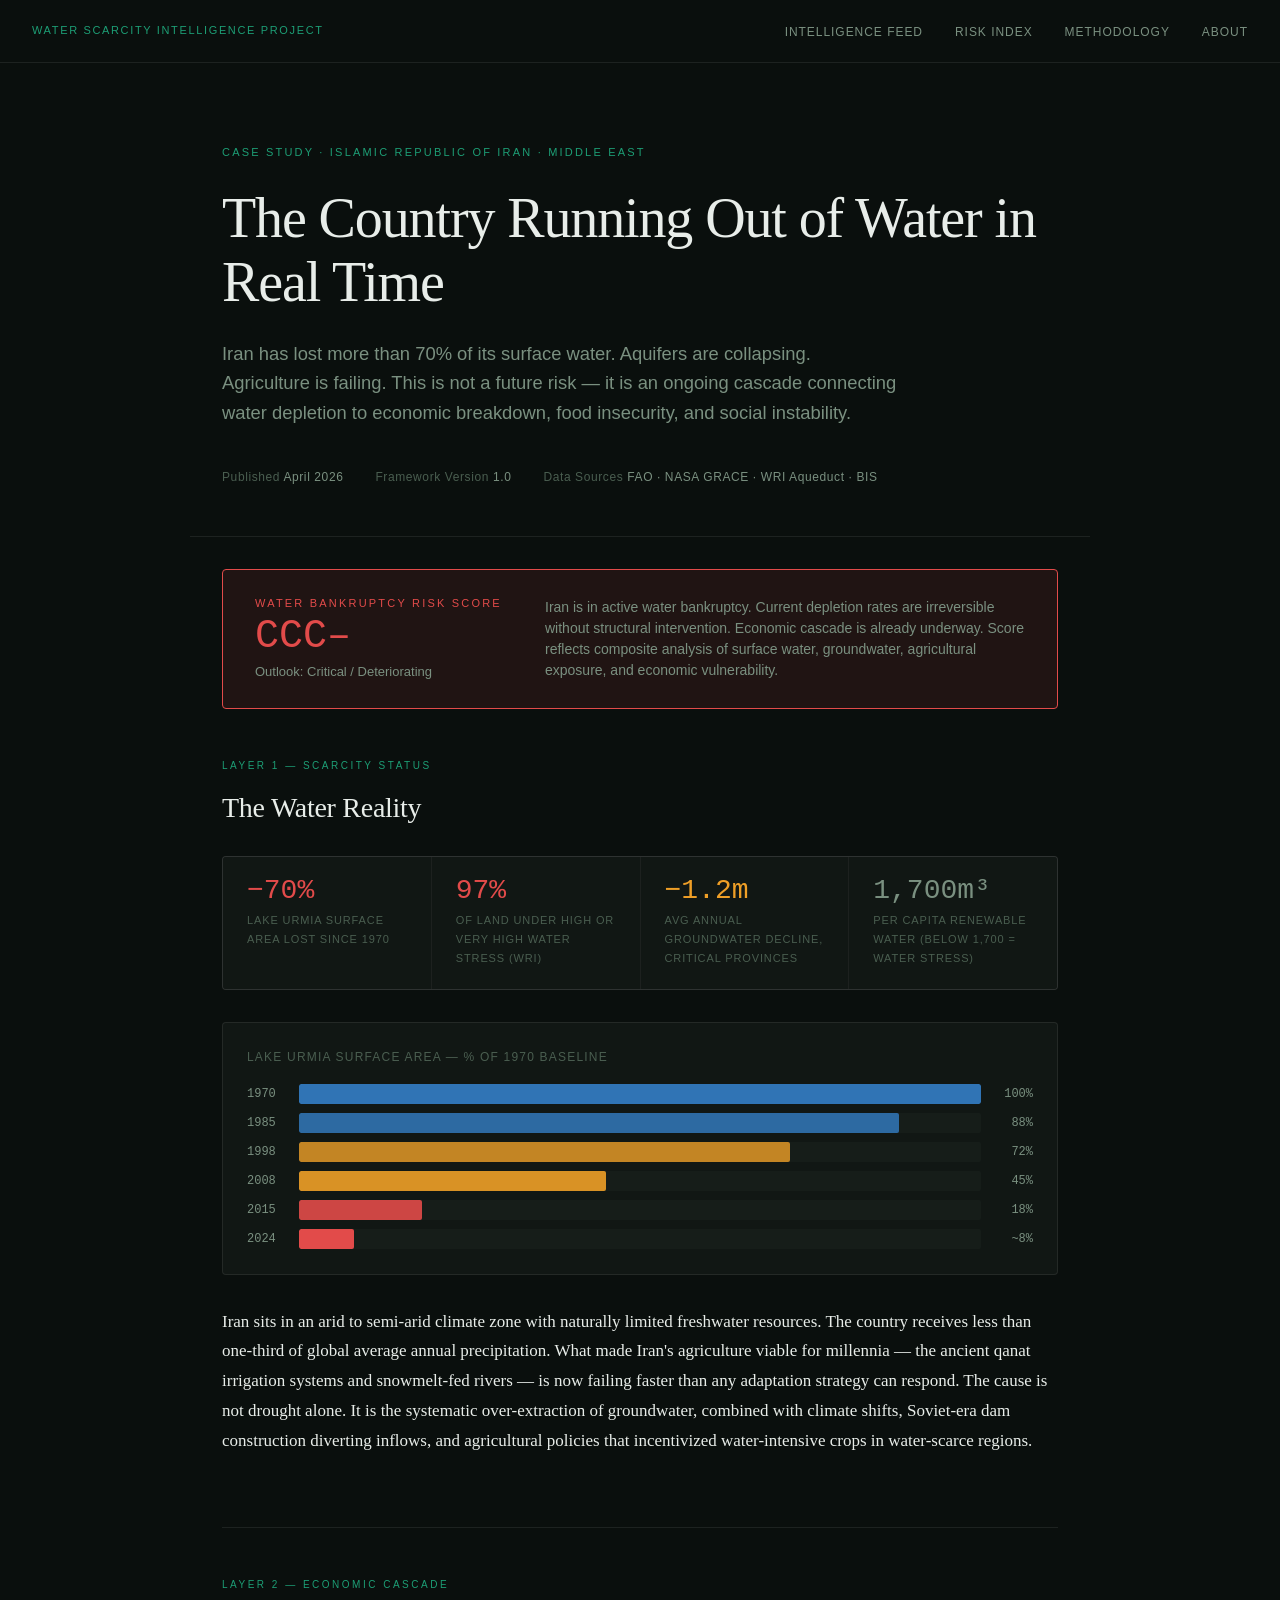
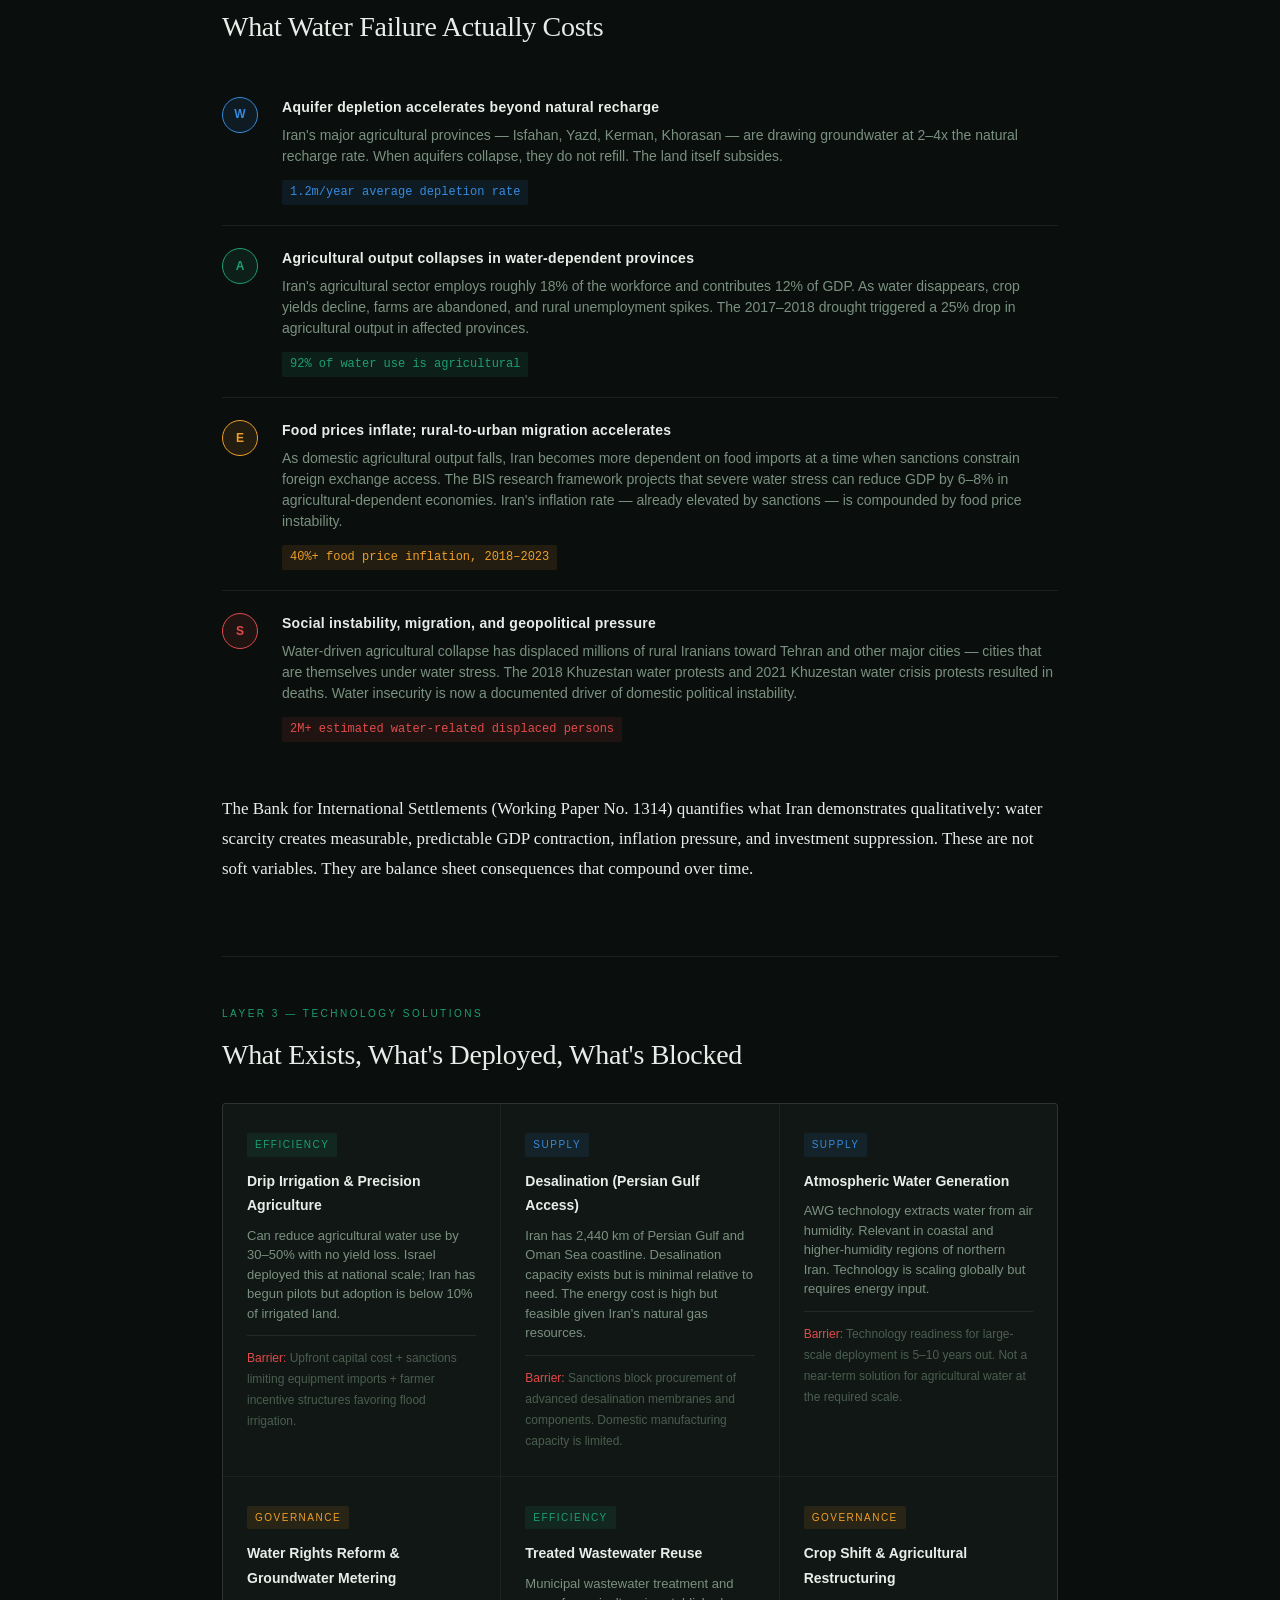
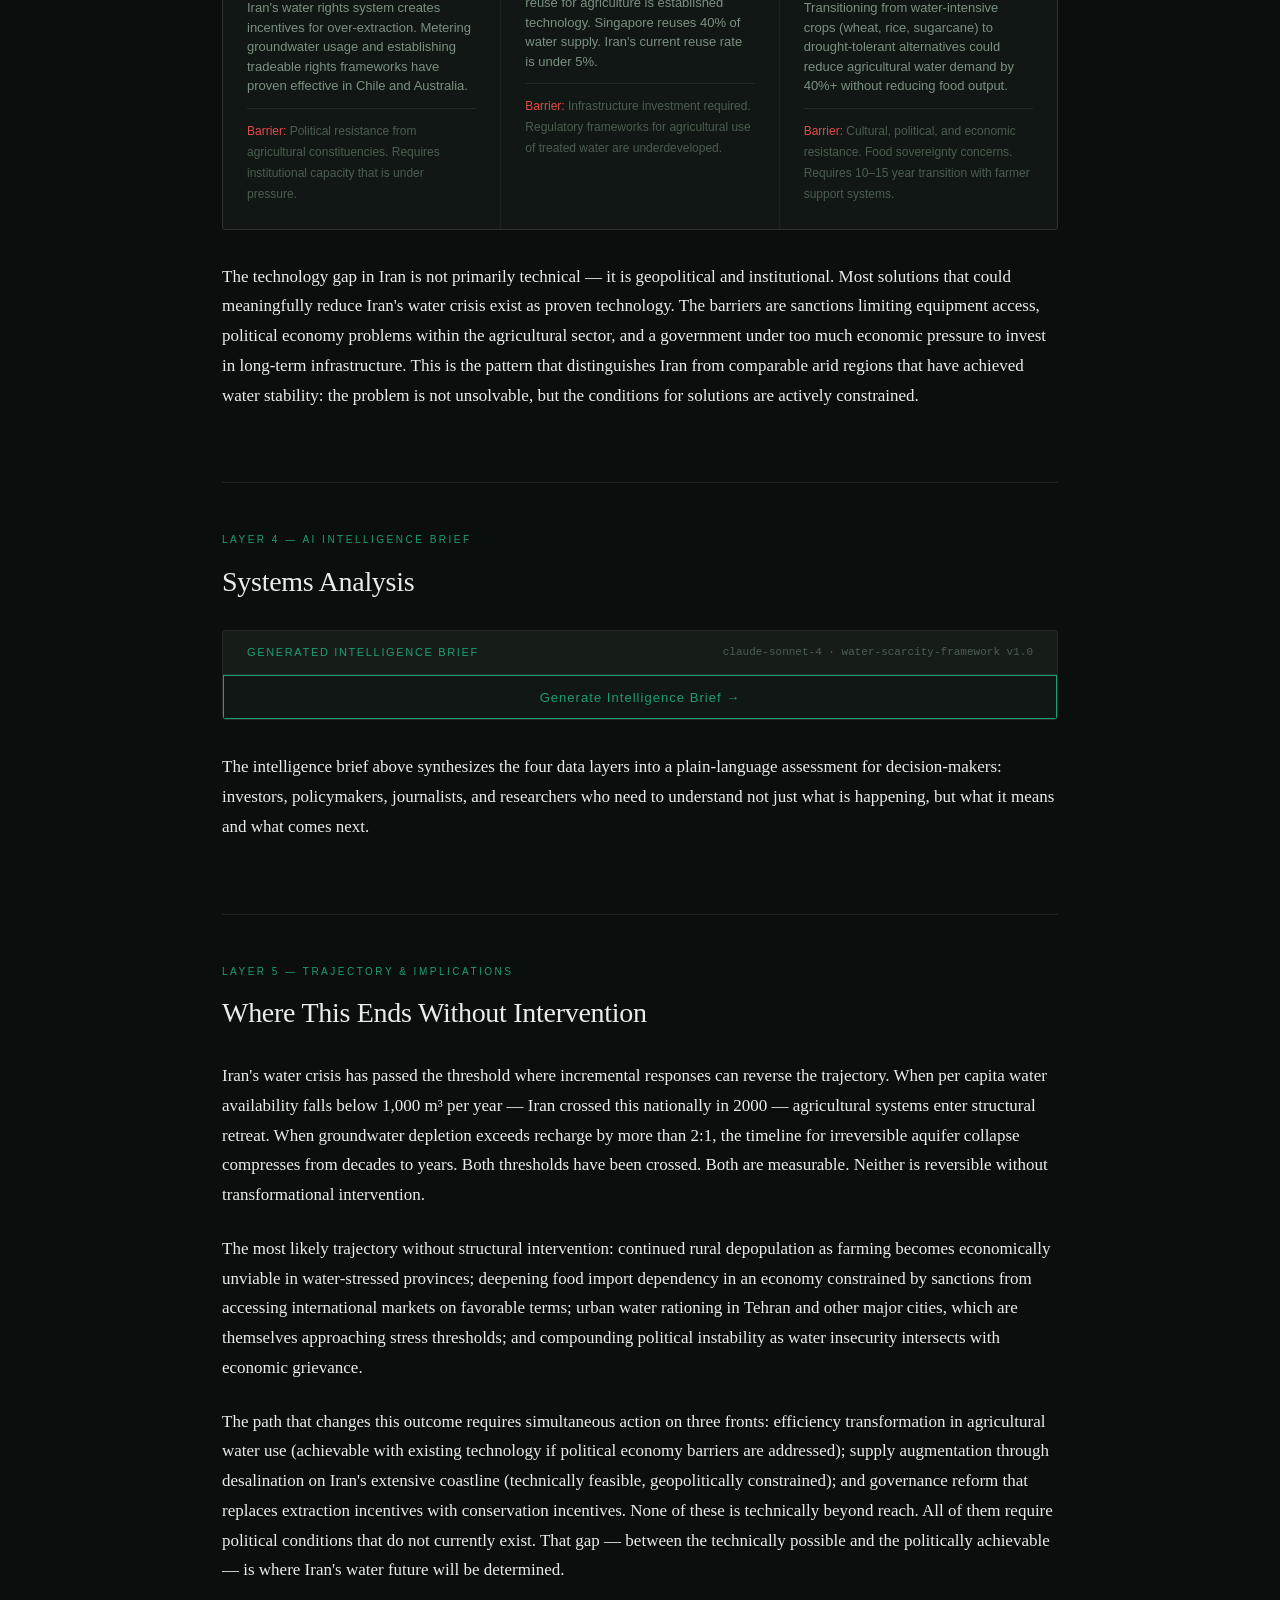
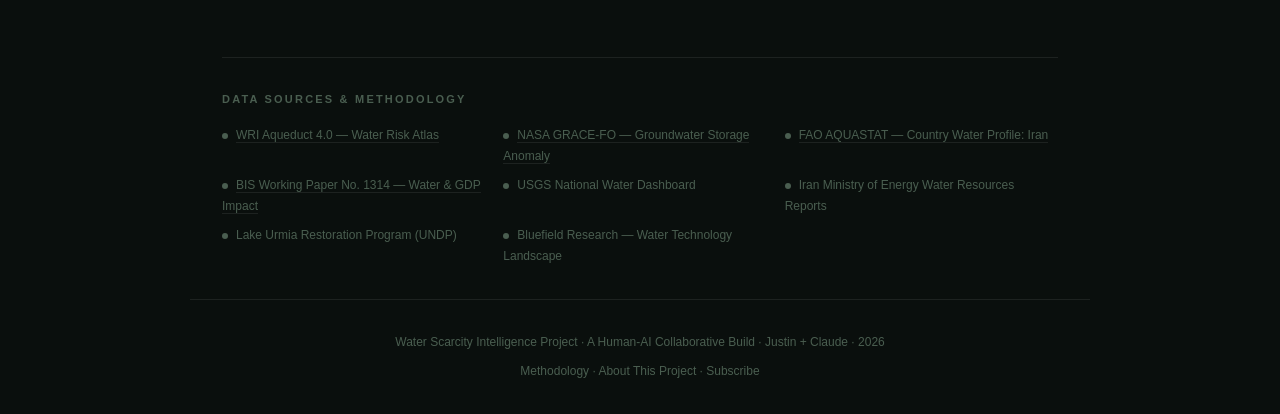
==== index.html @ e8b294d6 "Rename iran-water-intelligence.html to index.html" ====
<!DOCTYPE html>
<html lang="en">
<head>
<meta charset="UTF-8">
<meta name="viewport" content="width=device-width, initial-scale=1.0">
<title>Iran Water Crisis — Water Scarcity Intelligence</title>
<style>
  :root {
    --bg: #0a0f0d;
    --surface: #111714;
    --surface2: #161d19;
    --border: rgba(255,255,255,0.08);
    --border-em: rgba(255,255,255,0.15);
    --text: #e8ede9;
    --text-muted: #7a9080;
    --text-dim: #4a5e50;
    --accent: #1d9e75;
    --accent-dim: #0f6e56;
    --accent-pale: rgba(29,158,117,0.12);
    --danger: #e24b4a;
    --danger-pale: rgba(226,75,74,0.1);
    --amber: #ef9f27;
    --amber-pale: rgba(239,159,39,0.1);
    --blue: #378add;
    --blue-pale: rgba(55,138,221,0.1);
    --font: 'Georgia', 'Times New Roman', serif;
    --font-sans: 'Helvetica Neue', Arial, sans-serif;
    --font-mono: 'Courier New', monospace;
  }

  * { box-sizing: border-box; margin: 0; padding: 0; }

  body {
    background: var(--bg);
    color: var(--text);
    font-family: var(--font);
    font-size: 17px;
    line-height: 1.75;
    min-height: 100vh;
  }

  /* HEADER */
  .site-header {
    border-bottom: 1px solid var(--border);
    padding: 1rem 2rem;
    display: flex;
    align-items: center;
    justify-content: space-between;
    position: sticky;
    top: 0;
    background: var(--bg);
    z-index: 100;
  }
  .site-logo {
    font-family: var(--font-sans);
    font-size: 11px;
    letter-spacing: 0.15em;
    text-transform: uppercase;
    color: var(--accent);
    text-decoration: none;
  }
  .site-nav {
    display: flex;
    gap: 2rem;
    list-style: none;
  }
  .site-nav a {
    font-family: var(--font-sans);
    font-size: 12px;
    letter-spacing: 0.08em;
    text-transform: uppercase;
    color: var(--text-muted);
    text-decoration: none;
  }
  .site-nav a:hover { color: var(--text); }

  /* HERO */
  .hero {
    max-width: 900px;
    margin: 0 auto;
    padding: 5rem 2rem 3rem;
    border-bottom: 1px solid var(--border);
  }
  .geography-tag {
    font-family: var(--font-sans);
    font-size: 11px;
    letter-spacing: 0.2em;
    text-transform: uppercase;
    color: var(--accent);
    margin-bottom: 1.5rem;
  }
  .hero h1 {
    font-family: var(--font);
    font-size: clamp(2rem, 5vw, 3.5rem);
    font-weight: normal;
    line-height: 1.15;
    color: var(--text);
    margin-bottom: 1.5rem;
    letter-spacing: -0.02em;
  }
  .hero-deck {
    font-size: 1.15rem;
    color: var(--text-muted);
    max-width: 680px;
    margin-bottom: 2.5rem;
    line-height: 1.6;
    font-family: var(--font-sans);
  }
  .hero-meta {
    display: flex;
    gap: 2rem;
    align-items: center;
    flex-wrap: wrap;
  }
  .meta-item {
    font-family: var(--font-sans);
    font-size: 12px;
    color: var(--text-dim);
    letter-spacing: 0.05em;
  }
  .meta-item span { color: var(--text-muted); }

  /* RISK SCORE */
  .risk-banner {
    background: var(--danger-pale);
    border: 1px solid var(--danger);
    border-radius: 4px;
    padding: 1.5rem 2rem;
    max-width: 900px;
    margin: 0 auto;
    display: flex;
    align-items: center;
    justify-content: space-between;
    flex-wrap: wrap;
    gap: 1rem;
  }
  .risk-label {
    font-family: var(--font-sans);
    font-size: 11px;
    letter-spacing: 0.2em;
    text-transform: uppercase;
    color: var(--danger);
    margin-bottom: 0.25rem;
  }
  .risk-rating {
    font-family: var(--font-mono);
    font-size: 2.5rem;
    color: var(--danger);
    line-height: 1;
  }
  .risk-name {
    font-family: var(--font-sans);
    font-size: 13px;
    color: var(--text-muted);
    margin-top: 0.25rem;
  }
  .risk-desc {
    font-family: var(--font-sans);
    font-size: 14px;
    color: var(--text-muted);
    max-width: 480px;
    line-height: 1.5;
  }

  /* MAIN LAYOUT */
  .main {
    max-width: 900px;
    margin: 0 auto;
    padding: 0 2rem;
  }

  /* LAYER SECTIONS */
  .layer {
    padding: 3rem 0;
    border-bottom: 1px solid var(--border);
  }
  .layer-label {
    font-family: var(--font-sans);
    font-size: 10px;
    letter-spacing: 0.25em;
    text-transform: uppercase;
    color: var(--accent);
    margin-bottom: 0.5rem;
  }
  .layer h2 {
    font-family: var(--font);
    font-size: 1.75rem;
    font-weight: normal;
    color: var(--text);
    margin-bottom: 1.5rem;
    letter-spacing: -0.01em;
  }

  /* DATA STATS */
  .stat-grid {
    display: grid;
    grid-template-columns: repeat(auto-fit, minmax(160px, 1fr));
    gap: 1px;
    background: var(--border);
    border: 1px solid var(--border);
    border-radius: 4px;
    overflow: hidden;
    margin-bottom: 2rem;
  }
  .stat {
    background: var(--surface);
    padding: 1.25rem 1.5rem;
  }
  .stat-value {
    font-family: var(--font-mono);
    font-size: 1.75rem;
    color: var(--text);
    line-height: 1;
    margin-bottom: 0.4rem;
  }
  .stat-value.danger { color: var(--danger); }
  .stat-value.amber { color: var(--amber); }
  .stat-value.muted { color: var(--text-muted); }
  .stat-label {
    font-family: var(--font-sans);
    font-size: 11px;
    letter-spacing: 0.08em;
    color: var(--text-dim);
    text-transform: uppercase;
  }

  /* VISUAL: LAKE URMIA DECLINE */
  .lake-visual {
    background: var(--surface);
    border: 1px solid var(--border);
    border-radius: 4px;
    padding: 1.5rem;
    margin-bottom: 2rem;
  }
  .lake-header {
    font-family: var(--font-sans);
    font-size: 12px;
    color: var(--text-dim);
    letter-spacing: 0.1em;
    text-transform: uppercase;
    margin-bottom: 1rem;
  }
  .lake-bars {
    display: flex;
    flex-direction: column;
    gap: 8px;
  }
  .lake-row {
    display: flex;
    align-items: center;
    gap: 12px;
  }
  .lake-year {
    font-family: var(--font-mono);
    font-size: 12px;
    color: var(--text-muted);
    width: 40px;
    flex-shrink: 0;
  }
  .lake-bar-wrap {
    flex: 1;
    height: 20px;
    background: var(--surface2);
    border-radius: 2px;
    overflow: hidden;
  }
  .lake-bar {
    height: 100%;
    border-radius: 2px;
    transition: width 0.3s;
  }
  .lake-pct {
    font-family: var(--font-mono);
    font-size: 12px;
    color: var(--text-muted);
    width: 40px;
    text-align: right;
    flex-shrink: 0;
  }

  /* CASCADE FLOW */
  .cascade {
    display: flex;
    flex-direction: column;
    gap: 0;
    margin-bottom: 2rem;
  }
  .cascade-node {
    display: flex;
    gap: 1.5rem;
    padding: 1.25rem 0;
    border-bottom: 1px solid var(--border);
    align-items: flex-start;
  }
  .cascade-node:last-child { border-bottom: none; }
  .cascade-icon {
    width: 36px;
    height: 36px;
    border-radius: 50%;
    display: flex;
    align-items: center;
    justify-content: center;
    font-family: var(--font-sans);
    font-size: 12px;
    font-weight: bold;
    flex-shrink: 0;
    margin-top: 2px;
  }
  .cascade-icon.water { background: var(--blue-pale); color: var(--blue); border: 1px solid var(--blue); }
  .cascade-icon.ag { background: var(--accent-pale); color: var(--accent); border: 1px solid var(--accent); }
  .cascade-icon.econ { background: var(--amber-pale); color: var(--amber); border: 1px solid var(--amber); }
  .cascade-icon.social { background: var(--danger-pale); color: var(--danger); border: 1px solid var(--danger); }
  .cascade-body h3 {
    font-family: var(--font-sans);
    font-size: 14px;
    font-weight: 600;
    color: var(--text);
    margin-bottom: 0.35rem;
    letter-spacing: 0.02em;
  }
  .cascade-body p {
    font-family: var(--font-sans);
    font-size: 14px;
    color: var(--text-muted);
    line-height: 1.5;
    margin-bottom: 0.5rem;
  }
  .cascade-stat {
    display: inline-block;
    font-family: var(--font-mono);
    font-size: 12px;
    padding: 2px 8px;
    border-radius: 2px;
  }
  .cascade-stat.blue { background: var(--blue-pale); color: var(--blue); }
  .cascade-stat.green { background: var(--accent-pale); color: var(--accent); }
  .cascade-stat.amber { background: var(--amber-pale); color: var(--amber); }
  .cascade-stat.red { background: var(--danger-pale); color: var(--danger); }

  /* PROSE */
  .prose {
    font-size: 17px;
    line-height: 1.75;
    color: var(--text);
    margin-bottom: 1.5rem;
  }
  .prose strong {
    color: var(--text);
    font-weight: normal;
    border-bottom: 1px solid var(--text-dim);
  }

  /* TECH SOLUTIONS */
  .tech-grid {
    display: grid;
    grid-template-columns: repeat(auto-fit, minmax(240px, 1fr));
    gap: 1px;
    background: var(--border);
    border: 1px solid var(--border);
    border-radius: 4px;
    overflow: hidden;
    margin-bottom: 2rem;
  }
  .tech-card {
    background: var(--surface);
    padding: 1.5rem;
  }
  .tech-tag {
    font-family: var(--font-sans);
    font-size: 10px;
    letter-spacing: 0.15em;
    text-transform: uppercase;
    margin-bottom: 0.75rem;
    display: inline-block;
    padding: 3px 8px;
    border-radius: 2px;
  }
  .tech-tag.supply { background: var(--blue-pale); color: var(--blue); }
  .tech-tag.efficiency { background: var(--accent-pale); color: var(--accent); }
  .tech-tag.governance { background: var(--amber-pale); color: var(--amber); }
  .tech-card h3 {
    font-family: var(--font-sans);
    font-size: 14px;
    font-weight: 600;
    color: var(--text);
    margin-bottom: 0.5rem;
  }
  .tech-card p {
    font-family: var(--font-sans);
    font-size: 13px;
    color: var(--text-muted);
    line-height: 1.5;
    margin-bottom: 0.75rem;
  }
  .tech-barrier {
    font-family: var(--font-sans);
    font-size: 12px;
    color: var(--text-dim);
    padding-top: 0.75rem;
    border-top: 1px solid var(--border);
  }
  .tech-barrier strong {
    color: var(--danger);
    font-weight: normal;
  }

  /* AI INTELLIGENCE BRIEF */
  .ai-brief {
    background: var(--surface);
    border: 1px solid var(--border);
    border-radius: 4px;
    overflow: hidden;
    margin-bottom: 2rem;
  }
  .ai-brief-header {
    background: var(--surface2);
    padding: 0.75rem 1.5rem;
    display: flex;
    align-items: center;
    justify-content: space-between;
    border-bottom: 1px solid var(--border);
  }
  .ai-brief-label {
    font-family: var(--font-sans);
    font-size: 11px;
    letter-spacing: 0.15em;
    text-transform: uppercase;
    color: var(--accent);
  }
  .ai-brief-model {
    font-family: var(--font-mono);
    font-size: 11px;
    color: var(--text-dim);
  }
  .ai-brief-body {
    padding: 1.5rem;
    font-family: var(--font-sans);
    font-size: 14px;
    color: var(--text-muted);
    line-height: 1.65;
  }
  .ai-brief-body p { margin-bottom: 1rem; }
  .ai-brief-body p:last-child { margin-bottom: 0; }
  .generate-btn {
    display: block;
    width: 100%;
    background: transparent;
    border: 1px solid var(--accent);
    color: var(--accent);
    padding: 0.85rem;
    font-family: var(--font-sans);
    font-size: 13px;
    letter-spacing: 0.08em;
    cursor: pointer;
    transition: background 0.2s;
    text-align: center;
  }
  .generate-btn:hover { background: var(--accent-pale); }
  .generate-btn:disabled { opacity: 0.5; cursor: not-allowed; }
  #brief-output { display: none; }

  /* SOURCE CITATIONS */
  .sources {
    padding: 2rem 0;
    border-top: 1px solid var(--border);
  }
  .sources h3 {
    font-family: var(--font-sans);
    font-size: 11px;
    letter-spacing: 0.2em;
    text-transform: uppercase;
    color: var(--text-dim);
    margin-bottom: 1rem;
  }
  .source-list {
    list-style: none;
    display: grid;
    grid-template-columns: repeat(auto-fit, minmax(260px, 1fr));
    gap: 0.5rem;
  }
  .source-list li {
    font-family: var(--font-sans);
    font-size: 12px;
    color: var(--text-dim);
  }
  .source-list a {
    color: var(--text-dim);
    text-decoration: none;
    border-bottom: 1px solid var(--border);
  }
  .source-list a:hover { color: var(--accent); border-bottom-color: var(--accent); }
  .source-list .dot {
    display: inline-block;
    width: 6px;
    height: 6px;
    border-radius: 50%;
    background: var(--text-dim);
    margin-right: 8px;
    vertical-align: middle;
  }

  /* FOOTER */
  .site-footer {
    border-top: 1px solid var(--border);
    padding: 2rem;
    text-align: center;
    font-family: var(--font-sans);
    font-size: 12px;
    color: var(--text-dim);
    max-width: 900px;
    margin: 0 auto;
  }
  .site-footer a { color: var(--text-dim); text-decoration: none; }
  .site-footer a:hover { color: var(--accent); }

  /* COMPARATIVE CALLOUT */
  .compare-box {
    background: var(--surface);
    border-left: 2px solid var(--accent);
    padding: 1.25rem 1.5rem;
    margin: 1.5rem 0;
    border-radius: 0 4px 4px 0;
  }
  .compare-box-label {
    font-family: var(--font-sans);
    font-size: 10px;
    letter-spacing: 0.2em;
    text-transform: uppercase;
    color: var(--accent);
    margin-bottom: 0.5rem;
  }
  .compare-box p {
    font-family: var(--font-sans);
    font-size: 14px;
    color: var(--text-muted);
    line-height: 1.5;
  }

  @media (max-width: 600px) {
    .hero { padding: 3rem 1.25rem 2rem; }
    .main { padding: 0 1.25rem; }
    .site-nav { display: none; }
    .risk-banner { padding: 1rem 1.25rem; }
    .hero h1 { font-size: 2rem; }
  }
</style>
</head>
<body>

<!-- HEADER -->
<header class="site-header">
  <a class="site-logo" href="#">Water Scarcity Intelligence Project</a>
  <nav>
    <ul class="site-nav">
      <li><a href="#">Intelligence Feed</a></li>
      <li><a href="#">Risk Index</a></li>
      <li><a href="#">Methodology</a></li>
      <li><a href="#">About</a></li>
    </ul>
  </nav>
</header>

<!-- HERO -->
<section class="hero">
  <div class="geography-tag">Case Study · Islamic Republic of Iran · Middle East</div>
  <h1>The Country Running Out of Water in Real Time</h1>
  <p class="hero-deck">Iran has lost more than 70% of its surface water. Aquifers are collapsing. Agriculture is failing. This is not a future risk — it is an ongoing cascade connecting water depletion to economic breakdown, food insecurity, and social instability.</p>
  <div class="hero-meta">
    <div class="meta-item">Published <span>April 2026</span></div>
    <div class="meta-item">Framework Version <span>1.0</span></div>
    <div class="meta-item">Data Sources <span>FAO · NASA GRACE · WRI Aqueduct · BIS</span></div>
  </div>
</section>

<!-- RISK SCORE BANNER -->
<div style="max-width:900px;margin:0 auto;padding:2rem 2rem 0;">
  <div class="risk-banner">
    <div>
      <div class="risk-label">Water Bankruptcy Risk Score</div>
      <div class="risk-rating">CCC–</div>
      <div class="risk-name">Outlook: Critical / Deteriorating</div>
    </div>
    <div class="risk-desc">Iran is in active water bankruptcy. Current depletion rates are irreversible without structural intervention. Economic cascade is already underway. Score reflects composite analysis of surface water, groundwater, agricultural exposure, and economic vulnerability.</div>
  </div>
</div>

<!-- MAIN CONTENT -->
<main class="main">

  <!-- LAYER 1: SCARCITY STATUS -->
  <section class="layer">
    <div class="layer-label">Layer 1 — Scarcity Status</div>
    <h2>The Water Reality</h2>

    <div class="stat-grid">
      <div class="stat">
        <div class="stat-value danger">−70%</div>
        <div class="stat-label">Lake Urmia surface area lost since 1970</div>
      </div>
      <div class="stat">
        <div class="stat-value danger">97%</div>
        <div class="stat-label">of land under high or very high water stress (WRI)</div>
      </div>
      <div class="stat">
        <div class="stat-value amber">−1.2m</div>
        <div class="stat-label">avg annual groundwater decline, critical provinces</div>
      </div>
      <div class="stat">
        <div class="stat-value muted">1,700m³</div>
        <div class="stat-label">per capita renewable water (below 1,700 = water stress)</div>
      </div>
    </div>

    <!-- LAKE URMIA VISUAL -->
    <div class="lake-visual">
      <div class="lake-header">Lake Urmia surface area — % of 1970 baseline</div>
      <div class="lake-bars">
        <div class="lake-row">
          <div class="lake-year">1970</div>
          <div class="lake-bar-wrap"><div class="lake-bar" style="width:100%;background:var(--blue);opacity:0.8;"></div></div>
          <div class="lake-pct">100%</div>
        </div>
        <div class="lake-row">
          <div class="lake-year">1985</div>
          <div class="lake-bar-wrap"><div class="lake-bar" style="width:88%;background:var(--blue);opacity:0.7;"></div></div>
          <div class="lake-pct">88%</div>
        </div>
        <div class="lake-row">
          <div class="lake-year">1998</div>
          <div class="lake-bar-wrap"><div class="lake-bar" style="width:72%;background:var(--amber);opacity:0.8;"></div></div>
          <div class="lake-pct">72%</div>
        </div>
        <div class="lake-row">
          <div class="lake-year">2008</div>
          <div class="lake-bar-wrap"><div class="lake-bar" style="width:45%;background:var(--amber);opacity:0.9;"></div></div>
          <div class="lake-pct">45%</div>
        </div>
        <div class="lake-row">
          <div class="lake-year">2015</div>
          <div class="lake-bar-wrap"><div class="lake-bar" style="width:18%;background:var(--danger);opacity:0.9;"></div></div>
          <div class="lake-pct">18%</div>
        </div>
        <div class="lake-row">
          <div class="lake-year">2024</div>
          <div class="lake-bar-wrap"><div class="lake-bar" style="width:8%;background:var(--danger);"></div></div>
          <div class="lake-pct">~8%</div>
        </div>
      </div>
    </div>

    <p class="prose">Iran sits in an arid to semi-arid climate zone with naturally limited freshwater resources. The country receives less than one-third of global average annual precipitation. What made Iran's agriculture viable for millennia — the ancient qanat irrigation systems and snowmelt-fed rivers — is now failing faster than any adaptation strategy can respond. The cause is not drought alone. It is the systematic over-extraction of groundwater, combined with climate shifts, Soviet-era dam construction diverting inflows, and agricultural policies that incentivized water-intensive crops in water-scarce regions.</p>

  </section>

  <!-- LAYER 2: ECONOMIC CASCADE -->
  <section class="layer">
    <div class="layer-label">Layer 2 — Economic Cascade</div>
    <h2>What Water Failure Actually Costs</h2>

    <div class="cascade">
      <div class="cascade-node">
        <div class="cascade-icon water">W</div>
        <div class="cascade-body">
          <h3>Aquifer depletion accelerates beyond natural recharge</h3>
          <p>Iran's major agricultural provinces — Isfahan, Yazd, Kerman, Khorasan — are drawing groundwater at 2–4x the natural recharge rate. When aquifers collapse, they do not refill. The land itself subsides.</p>
          <span class="cascade-stat blue">1.2m/year average depletion rate</span>
        </div>
      </div>
      <div class="cascade-node">
        <div class="cascade-icon ag">A</div>
        <div class="cascade-body">
          <h3>Agricultural output collapses in water-dependent provinces</h3>
          <p>Iran's agricultural sector employs roughly 18% of the workforce and contributes 12% of GDP. As water disappears, crop yields decline, farms are abandoned, and rural unemployment spikes. The 2017–2018 drought triggered a 25% drop in agricultural output in affected provinces.</p>
          <span class="cascade-stat green">92% of water use is agricultural</span>
        </div>
      </div>
      <div class="cascade-node">
        <div class="cascade-icon econ">E</div>
        <div class="cascade-body">
          <h3>Food prices inflate; rural-to-urban migration accelerates</h3>
          <p>As domestic agricultural output falls, Iran becomes more dependent on food imports at a time when sanctions constrain foreign exchange access. The BIS research framework projects that severe water stress can reduce GDP by 6–8% in agricultural-dependent economies. Iran's inflation rate — already elevated by sanctions — is compounded by food price instability.</p>
          <span class="cascade-stat amber">40%+ food price inflation, 2018–2023</span>
        </div>
      </div>
      <div class="cascade-node">
        <div class="cascade-icon social">S</div>
        <div class="cascade-body">
          <h3>Social instability, migration, and geopolitical pressure</h3>
          <p>Water-driven agricultural collapse has displaced millions of rural Iranians toward Tehran and other major cities — cities that are themselves under water stress. The 2018 Khuzestan water protests and 2021 Khuzestan water crisis protests resulted in deaths. Water insecurity is now a documented driver of domestic political instability.</p>
          <span class="cascade-stat red">2M+ estimated water-related displaced persons</span>
        </div>
      </div>
    </div>

    <p class="prose">The Bank for International Settlements (Working Paper No. 1314) quantifies what Iran demonstrates qualitatively: water scarcity creates measurable, predictable GDP contraction, inflation pressure, and investment suppression. These are not soft variables. They are balance sheet consequences that compound over time.</p>
  </section>

  <!-- LAYER 3: TECHNOLOGY SOLUTIONS -->
  <section class="layer">
    <div class="layer-label">Layer 3 — Technology Solutions</div>
    <h2>What Exists, What's Deployed, What's Blocked</h2>

    <div class="tech-grid">
      <div class="tech-card">
        <span class="tech-tag efficiency">Efficiency</span>
        <h3>Drip Irrigation & Precision Agriculture</h3>
        <p>Can reduce agricultural water use by 30–50% with no yield loss. Israel deployed this at national scale; Iran has begun pilots but adoption is below 10% of irrigated land.</p>
        <div class="tech-barrier"><strong>Barrier:</strong> Upfront capital cost + sanctions limiting equipment imports + farmer incentive structures favoring flood irrigation.</div>
      </div>
      <div class="tech-card">
        <span class="tech-tag supply">Supply</span>
        <h3>Desalination (Persian Gulf Access)</h3>
        <p>Iran has 2,440 km of Persian Gulf and Oman Sea coastline. Desalination capacity exists but is minimal relative to need. The energy cost is high but feasible given Iran's natural gas resources.</p>
        <div class="tech-barrier"><strong>Barrier:</strong> Sanctions block procurement of advanced desalination membranes and components. Domestic manufacturing capacity is limited.</div>
      </div>
      <div class="tech-card">
        <span class="tech-tag supply">Supply</span>
        <h3>Atmospheric Water Generation</h3>
        <p>AWG technology extracts water from air humidity. Relevant in coastal and higher-humidity regions of northern Iran. Technology is scaling globally but requires energy input.</p>
        <div class="tech-barrier"><strong>Barrier:</strong> Technology readiness for large-scale deployment is 5–10 years out. Not a near-term solution for agricultural water at the required scale.</div>
      </div>
      <div class="tech-card">
        <span class="tech-tag governance">Governance</span>
        <h3>Water Rights Reform & Groundwater Metering</h3>
        <p>Iran's water rights system creates incentives for over-extraction. Metering groundwater usage and establishing tradeable rights frameworks have proven effective in Chile and Australia.</p>
        <div class="tech-barrier"><strong>Barrier:</strong> Political resistance from agricultural constituencies. Requires institutional capacity that is under pressure.</div>
      </div>
      <div class="tech-card">
        <span class="tech-tag efficiency">Efficiency</span>
        <h3>Treated Wastewater Reuse</h3>
        <p>Municipal wastewater treatment and reuse for agriculture is established technology. Singapore reuses 40% of water supply. Iran's current reuse rate is under 5%.</p>
        <div class="tech-barrier"><strong>Barrier:</strong> Infrastructure investment required. Regulatory frameworks for agricultural use of treated water are underdeveloped.</div>
      </div>
      <div class="tech-card">
        <span class="tech-tag governance">Governance</span>
        <h3>Crop Shift & Agricultural Restructuring</h3>
        <p>Transitioning from water-intensive crops (wheat, rice, sugarcane) to drought-tolerant alternatives could reduce agricultural water demand by 40%+ without reducing food output.</p>
        <div class="tech-barrier"><strong>Barrier:</strong> Cultural, political, and economic resistance. Food sovereignty concerns. Requires 10–15 year transition with farmer support systems.</div>
      </div>
    </div>

    <p class="prose">The technology gap in Iran is not primarily technical — it is geopolitical and institutional. Most solutions that could meaningfully reduce Iran's water crisis exist as proven technology. The barriers are sanctions limiting equipment access, political economy problems within the agricultural sector, and a government under too much economic pressure to invest in long-term infrastructure. This is the pattern that distinguishes Iran from comparable arid regions that have achieved water stability: the problem is not unsolvable, but the conditions for solutions are actively constrained.</p>
  </section>

  <!-- LAYER 4: AI INTELLIGENCE BRIEF -->
  <section class="layer">
    <div class="layer-label">Layer 4 — AI Intelligence Brief</div>
    <h2>Systems Analysis</h2>

    <div class="ai-brief">
      <div class="ai-brief-header">
        <span class="ai-brief-label">Generated Intelligence Brief</span>
        <span class="ai-brief-model">claude-sonnet-4 · water-scarcity-framework v1.0</span>
      </div>
      <div class="ai-brief-body" id="brief-output">
        <p id="brief-text">Click "Generate Intelligence Brief" to produce an AI-synthesized analysis connecting the data above into actionable intelligence.</p>
      </div>
      <button class="generate-btn" id="gen-btn" onclick="generateBrief()">Generate Intelligence Brief →</button>
    </div>

    <p class="prose">The intelligence brief above synthesizes the four data layers into a plain-language assessment for decision-makers: investors, policymakers, journalists, and researchers who need to understand not just what is happening, but what it means and what comes next.</p>
  </section>

  <!-- LAYER 5: TRAJECTORY & IMPLICATIONS -->
  <section class="layer" style="border-bottom:none;">
    <div class="layer-label">Layer 5 — Trajectory & Implications</div>
    <h2>Where This Ends Without Intervention</h2>

    <p class="prose">Iran's water crisis has passed the threshold where incremental responses can reverse the trajectory. When per capita water availability falls below 1,000 m³ per year — Iran crossed this nationally in 2000 — agricultural systems enter structural retreat. When groundwater depletion exceeds recharge by more than 2:1, the timeline for irreversible aquifer collapse compresses from decades to years. Both thresholds have been crossed. Both are measurable. Neither is reversible without transformational intervention.</p>

    <p class="prose">The most likely trajectory without structural intervention: continued rural depopulation as farming becomes economically unviable in water-stressed provinces; deepening food import dependency in an economy constrained by sanctions from accessing international markets on favorable terms; urban water rationing in Tehran and other major cities, which are themselves approaching stress thresholds; and compounding political instability as water insecurity intersects with economic grievance.</p>

    <p class="prose">The path that changes this outcome requires simultaneous action on three fronts: efficiency transformation in agricultural water use (achievable with existing technology if political economy barriers are addressed); supply augmentation through desalination on Iran's extensive coastline (technically feasible, geopolitically constrained); and governance reform that replaces extraction incentives with conservation incentives. None of these is technically beyond reach. All of them require political conditions that do not currently exist. That gap — between the technically possible and the politically achievable — is where Iran's water future will be determined.</p>
  </section>

  <!-- SOURCES -->
  <div class="sources">
    <h3>Data Sources & Methodology</h3>
    <ul class="source-list">
      <li><span class="dot"></span><a href="https://www.wri.org/aqueduct" target="_blank">WRI Aqueduct 4.0 — Water Risk Atlas</a></li>
      <li><span class="dot"></span><a href="https://grace.jpl.nasa.gov/" target="_blank">NASA GRACE-FO — Groundwater Storage Anomaly</a></li>
      <li><span class="dot"></span><a href="https://www.fao.org/aquastat/en/" target="_blank">FAO AQUASTAT — Country Water Profile: Iran</a></li>
      <li><span class="dot"></span><a href="https://www.bis.org/publ/work1314.htm" target="_blank">BIS Working Paper No. 1314 — Water & GDP Impact</a></li>
      <li><span class="dot"></span>USGS National Water Dashboard</li>
      <li><span class="dot"></span>Iran Ministry of Energy Water Resources Reports</li>
      <li><span class="dot"></span>Lake Urmia Restoration Program (UNDP)</li>
      <li><span class="dot"></span>Bluefield Research — Water Technology Landscape</li>
    </ul>
  </div>

</main>

<!-- FOOTER -->
<footer class="site-footer">
  <p>Water Scarcity Intelligence Project · A Human-AI Collaborative Build · Justin + Claude · 2026</p>
  <p style="margin-top:0.5rem;"><a href="#">Methodology</a> · <a href="#">About This Project</a> · <a href="#">Subscribe</a></p>
</footer>

<script>
async function generateBrief() {
  const btn = document.getElementById('gen-btn');
  const output = document.getElementById('brief-output');
  const text = document.getElementById('brief-text');

  btn.disabled = true;
  btn.textContent = 'Generating analysis...';
  output.style.display = 'block';
  text.textContent = '';

  const systemPrompt = `You are an intelligence analyst for the Water Scarcity Intelligence Project — a research initiative that synthesizes global water data into systems-level narratives connecting scarcity to economic, agricultural, and human consequences.

Your analytical framework: Water Scarcity → Agricultural Impact → Economic Cascade → Human/Geopolitical Consequences → Technology Solutions Assessment → Comparative Implications.

Write in the voice of a serious, non-sensationalist intelligence brief. No bullet points. Flowing paragraphs. Cite specific data where relevant. Connect dots the reader cannot connect alone. End with the "so what" for investors, policymakers, or researchers.`;

  const userPrompt = `Generate a 3-paragraph intelligence brief on Iran's water crisis using this framework data:

SCARCITY: 97% of Iran under high water stress (WRI Aqueduct). Lake Urmia has lost ~70% of surface area since 1970, now at ~8% of baseline. Average groundwater depletion 1.2m/year in critical agricultural provinces. Per capita water availability below 1,700 m³/year threshold.

ECONOMIC CASCADE: Agricultural sector is 92% of water use, 12% of GDP, 18% of workforce. 2017–2018 drought caused 25% provincial agricultural output decline. Food price inflation exceeded 40% 2018–2023. Sanctions compound import dependency. BIS research projects 6–8% GDP impact from severe water stress in agricultural economies.

TECHNOLOGY BARRIERS: Drip irrigation adoption under 10% of irrigated land. Desalination technically feasible (2,440km coastline) but sanctions block advanced membrane procurement. Governance barriers: water rights reform faces political resistance from agricultural sector.

Write the brief now. 3 paragraphs. Intelligence analyst voice. No headers.`;

  try {
    const response = await fetch('https://api.anthropic.com/v1/messages', {
      method: 'POST',
      headers: { 'Content-Type': 'application/json' },
      body: JSON.stringify({
        model: 'claude-sonnet-4-20250514',
        max_tokens: 1000,
        system: systemPrompt,
        messages: [{ role: 'user', content: userPrompt }]
      })
    });

    const data = await response.json();

    if (data.content && data.content[0] && data.content[0].text) {
      const paragraphs = data.content[0].text.split('\n\n').filter(p => p.trim());
      text.innerHTML = '';
      paragraphs.forEach(para => {
        const p = document.createElement('p');
        p.textContent = para.trim();
        text.parentNode.insertBefore(p, text);
      });
      text.remove();
      btn.textContent = 'Regenerate →';
      btn.disabled = false;
    } else {
      throw new Error('Unexpected response format');
    }
  } catch (err) {
    text.textContent = 'API call failed. To enable this feature: add your Anthropic API key to this file (search for the fetch call and add an Authorization header). The rest of the tool works without it.';
    btn.textContent = 'Retry →';
    btn.disabled = false;
  }
}
</script>

</body>
</html>
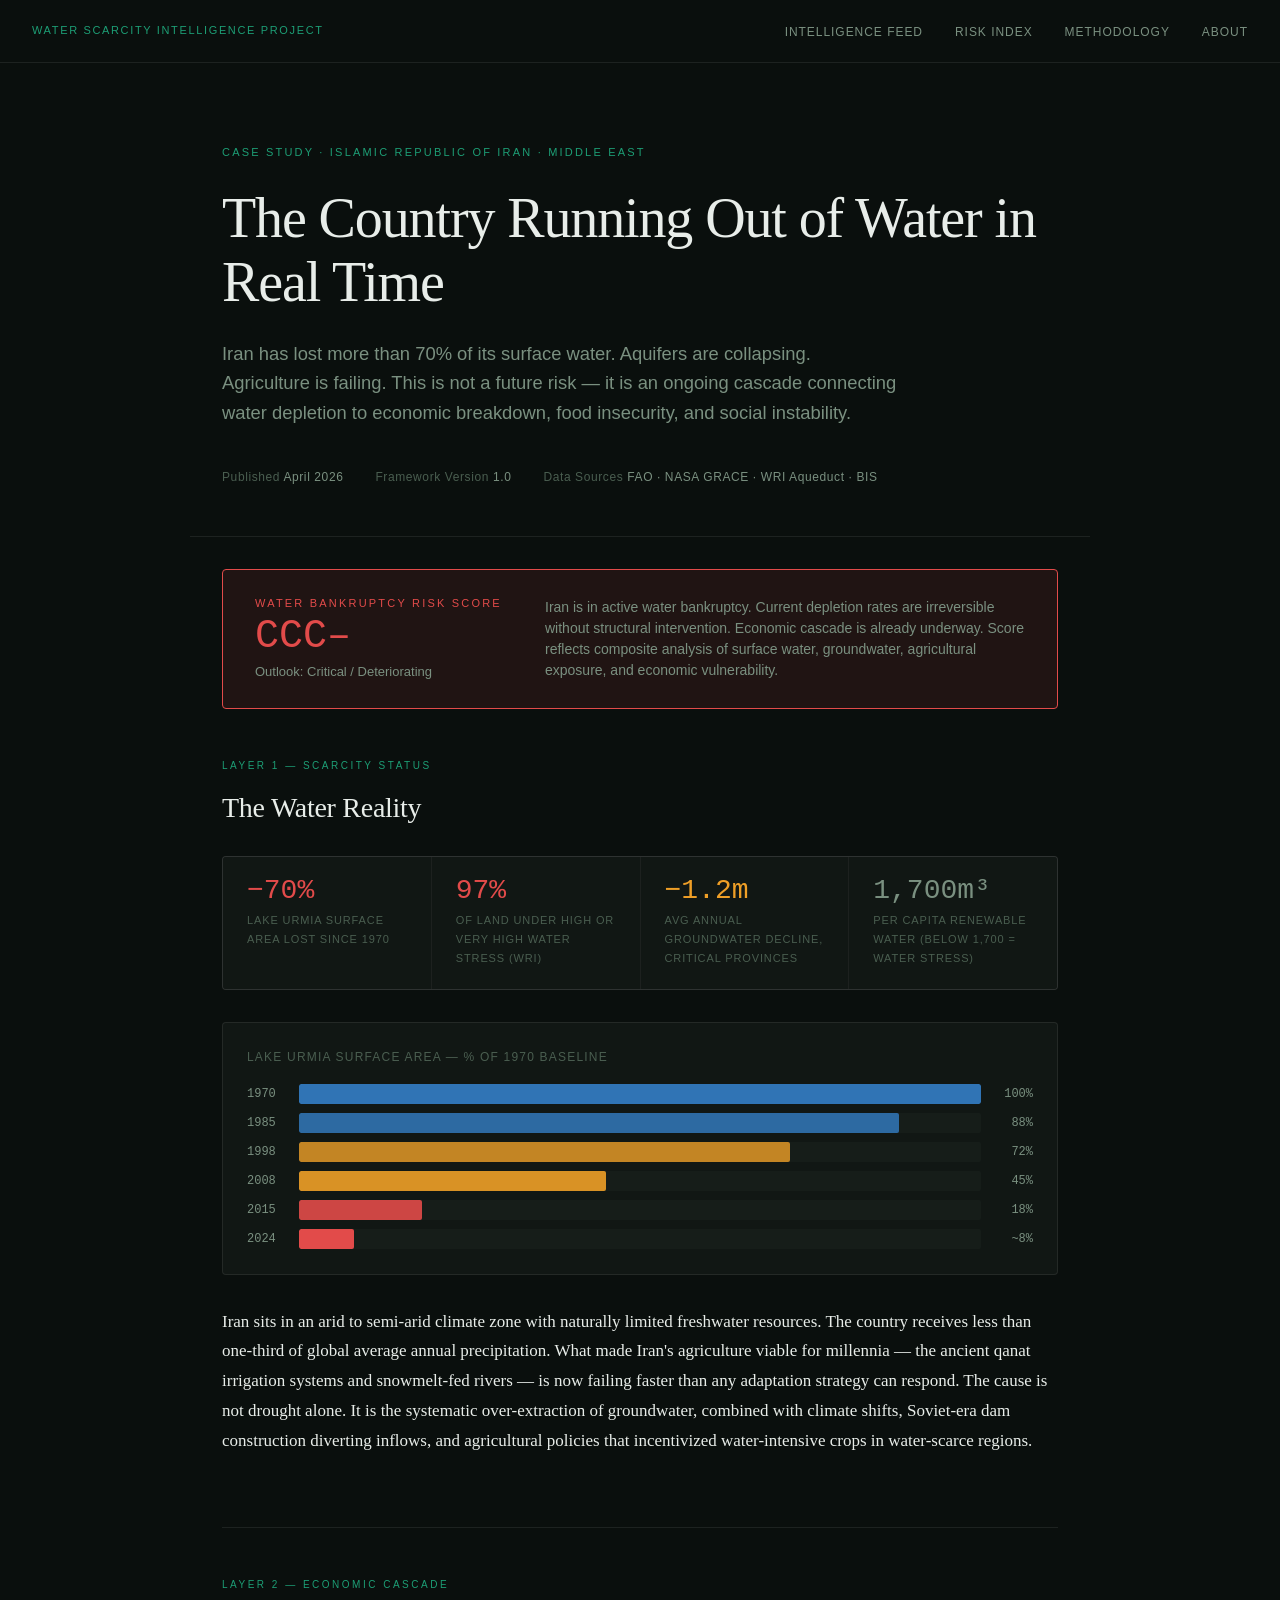
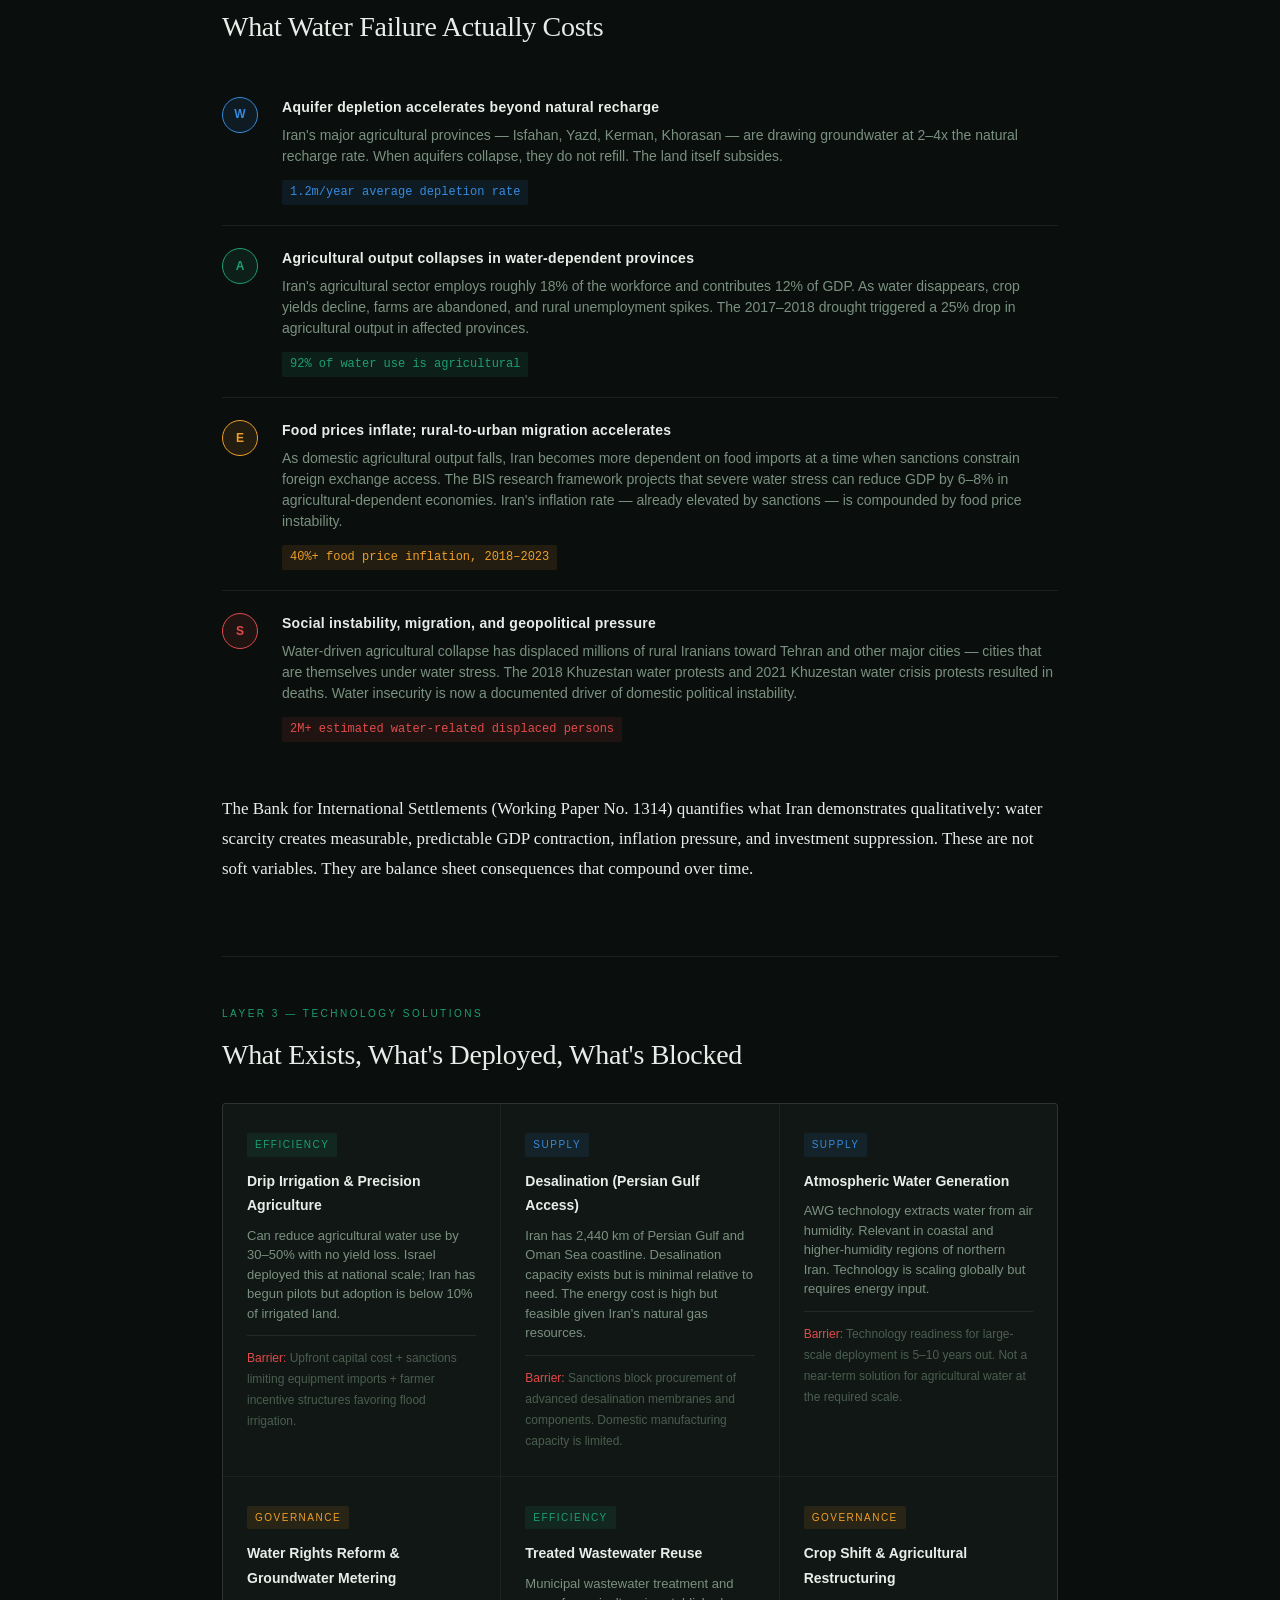
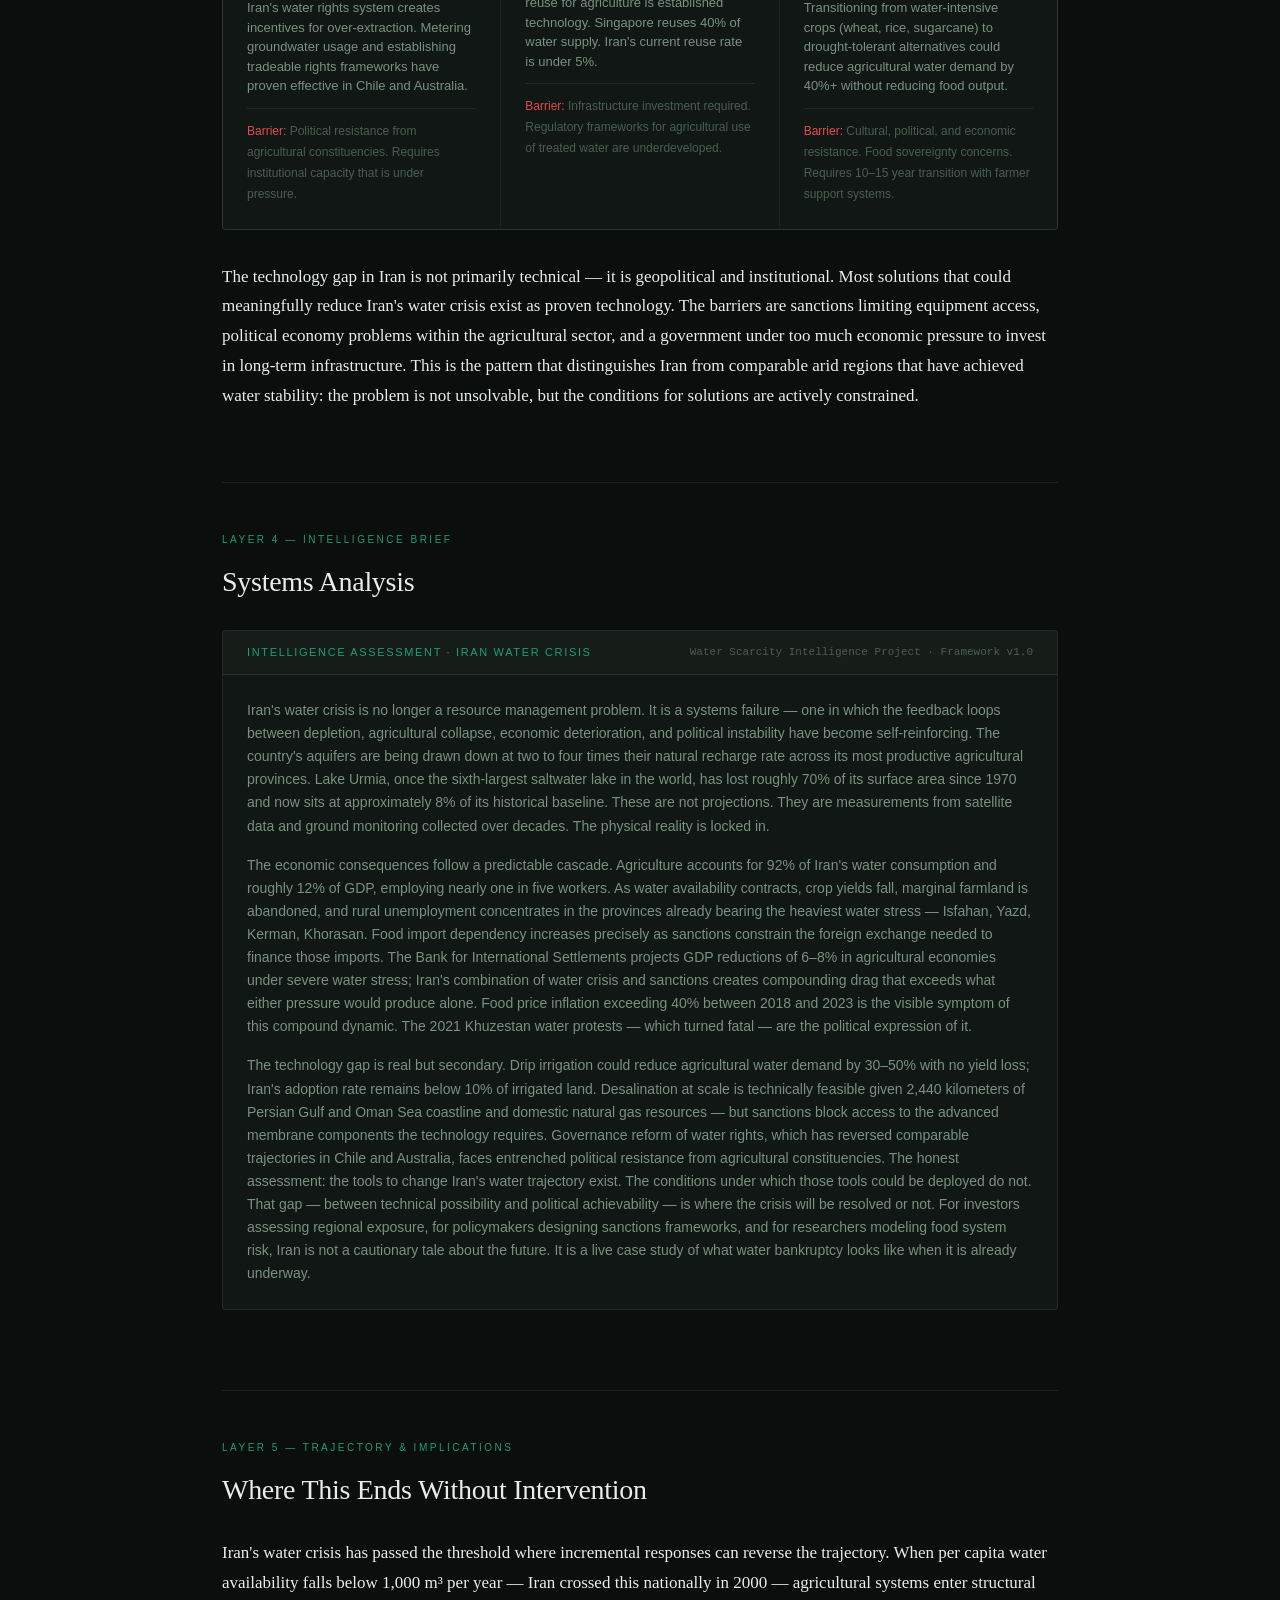
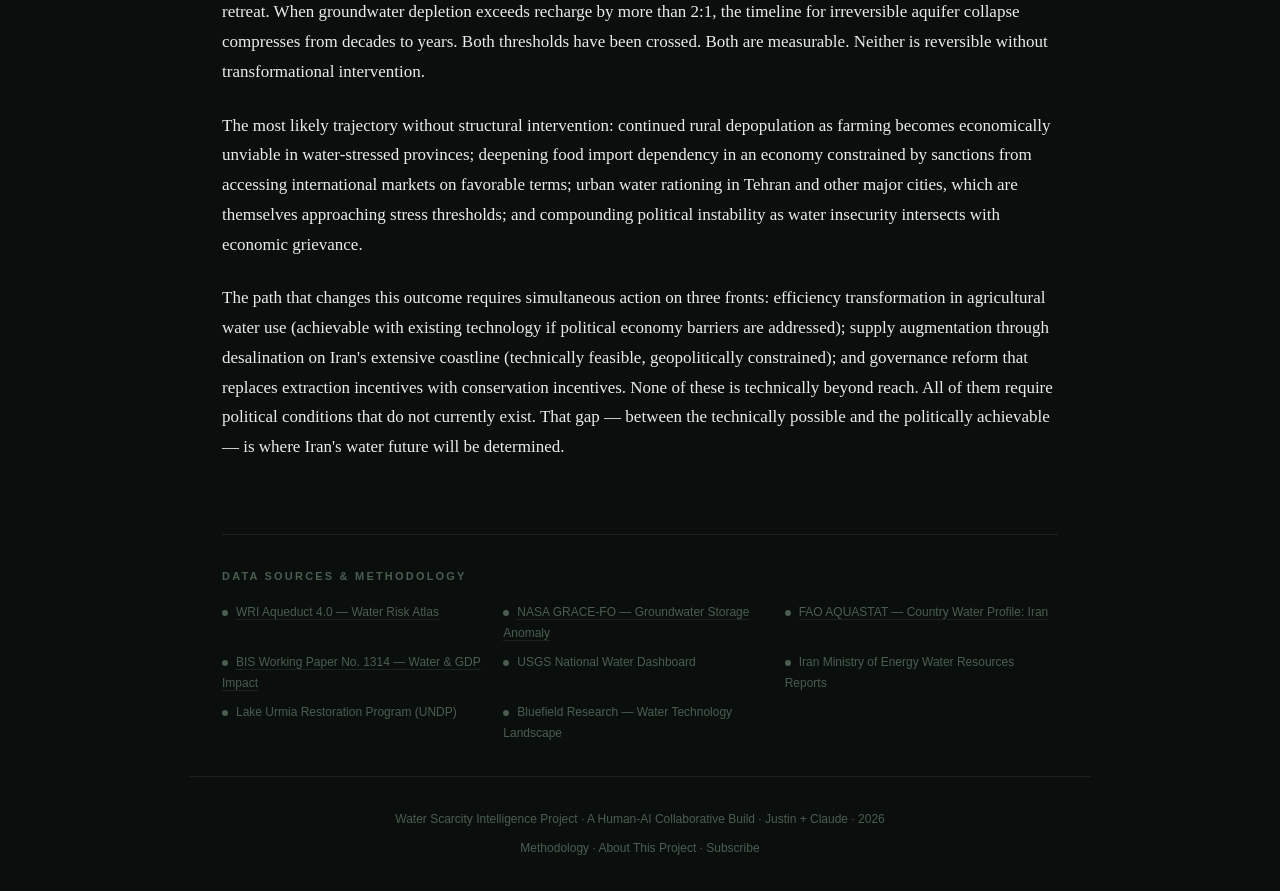
==== commit 6e56682e: "Update index.html" ====
--- a/index.html
+++ b/index.html
@@ -742,23 +742,22 @@
     <p class="prose">The technology gap in Iran is not primarily technical — it is geopolitical and institutional. Most solutions that could meaningfully reduce Iran's water crisis exist as proven technology. The barriers are sanctions limiting equipment access, political economy problems within the agricultural sector, and a government under too much economic pressure to invest in long-term infrastructure. This is the pattern that distinguishes Iran from comparable arid regions that have achieved water stability: the problem is not unsolvable, but the conditions for solutions are actively constrained.</p>
   </section>
 
-  <!-- LAYER 4: AI INTELLIGENCE BRIEF -->
+  <!-- LAYER 4: INTELLIGENCE BRIEF -->
   <section class="layer">
-    <div class="layer-label">Layer 4 — AI Intelligence Brief</div>
+    <div class="layer-label">Layer 4 — Intelligence Brief</div>
     <h2>Systems Analysis</h2>
 
     <div class="ai-brief">
       <div class="ai-brief-header">
-        <span class="ai-brief-label">Generated Intelligence Brief</span>
-        <span class="ai-brief-model">claude-sonnet-4 · water-scarcity-framework v1.0</span>
-      </div>
-      <div class="ai-brief-body" id="brief-output">
-        <p id="brief-text">Click "Generate Intelligence Brief" to produce an AI-synthesized analysis connecting the data above into actionable intelligence.</p>
-      </div>
-      <button class="generate-btn" id="gen-btn" onclick="generateBrief()">Generate Intelligence Brief →</button>
+        <span class="ai-brief-label">Intelligence Assessment · Iran Water Crisis</span>
+        <span class="ai-brief-model">Water Scarcity Intelligence Project · Framework v1.0</span>
+      </div>
+      <div class="ai-brief-body">
+        <p>Iran's water crisis is no longer a resource management problem. It is a systems failure — one in which the feedback loops between depletion, agricultural collapse, economic deterioration, and political instability have become self-reinforcing. The country's aquifers are being drawn down at two to four times their natural recharge rate across its most productive agricultural provinces. Lake Urmia, once the sixth-largest saltwater lake in the world, has lost roughly 70% of its surface area since 1970 and now sits at approximately 8% of its historical baseline. These are not projections. They are measurements from satellite data and ground monitoring collected over decades. The physical reality is locked in.</p>
+        <p>The economic consequences follow a predictable cascade. Agriculture accounts for 92% of Iran's water consumption and roughly 12% of GDP, employing nearly one in five workers. As water availability contracts, crop yields fall, marginal farmland is abandoned, and rural unemployment concentrates in the provinces already bearing the heaviest water stress — Isfahan, Yazd, Kerman, Khorasan. Food import dependency increases precisely as sanctions constrain the foreign exchange needed to finance those imports. The Bank for International Settlements projects GDP reductions of 6–8% in agricultural economies under severe water stress; Iran's combination of water crisis and sanctions creates compounding drag that exceeds what either pressure would produce alone. Food price inflation exceeding 40% between 2018 and 2023 is the visible symptom of this compound dynamic. The 2021 Khuzestan water protests — which turned fatal — are the political expression of it.</p>
+        <p>The technology gap is real but secondary. Drip irrigation could reduce agricultural water demand by 30–50% with no yield loss; Iran's adoption rate remains below 10% of irrigated land. Desalination at scale is technically feasible given 2,440 kilometers of Persian Gulf and Oman Sea coastline and domestic natural gas resources — but sanctions block access to the advanced membrane components the technology requires. Governance reform of water rights, which has reversed comparable trajectories in Chile and Australia, faces entrenched political resistance from agricultural constituencies. The honest assessment: the tools to change Iran's water trajectory exist. The conditions under which those tools could be deployed do not. That gap — between technical possibility and political achievability — is where the crisis will be resolved or not. For investors assessing regional exposure, for policymakers designing sanctions frameworks, and for researchers modeling food system risk, Iran is not a cautionary tale about the future. It is a live case study of what water bankruptcy looks like when it is already underway.</p>
+      </div>
     </div>
-
-    <p class="prose">The intelligence brief above synthesizes the four data layers into a plain-language assessment for decision-makers: investors, policymakers, journalists, and researchers who need to understand not just what is happening, but what it means and what comes next.</p>
   </section>
 
   <!-- LAYER 5: TRAJECTORY & IMPLICATIONS -->
@@ -796,68 +795,7 @@
   <p style="margin-top:0.5rem;"><a href="#">Methodology</a> · <a href="#">About This Project</a> · <a href="#">Subscribe</a></p>
 </footer>
 
-<script>
-async function generateBrief() {
-  const btn = document.getElementById('gen-btn');
-  const output = document.getElementById('brief-output');
-  const text = document.getElementById('brief-text');
-
-  btn.disabled = true;
-  btn.textContent = 'Generating analysis...';
-  output.style.display = 'block';
-  text.textContent = '';
-
-  const systemPrompt = `You are an intelligence analyst for the Water Scarcity Intelligence Project — a research initiative that synthesizes global water data into systems-level narratives connecting scarcity to economic, agricultural, and human consequences.
-
-Your analytical framework: Water Scarcity → Agricultural Impact → Economic Cascade → Human/Geopolitical Consequences → Technology Solutions Assessment → Comparative Implications.
-
-Write in the voice of a serious, non-sensationalist intelligence brief. No bullet points. Flowing paragraphs. Cite specific data where relevant. Connect dots the reader cannot connect alone. End with the "so what" for investors, policymakers, or researchers.`;
-
-  const userPrompt = `Generate a 3-paragraph intelligence brief on Iran's water crisis using this framework data:
-
-SCARCITY: 97% of Iran under high water stress (WRI Aqueduct). Lake Urmia has lost ~70% of surface area since 1970, now at ~8% of baseline. Average groundwater depletion 1.2m/year in critical agricultural provinces. Per capita water availability below 1,700 m³/year threshold.
-
-ECONOMIC CASCADE: Agricultural sector is 92% of water use, 12% of GDP, 18% of workforce. 2017–2018 drought caused 25% provincial agricultural output decline. Food price inflation exceeded 40% 2018–2023. Sanctions compound import dependency. BIS research projects 6–8% GDP impact from severe water stress in agricultural economies.
-
-TECHNOLOGY BARRIERS: Drip irrigation adoption under 10% of irrigated land. Desalination technically feasible (2,440km coastline) but sanctions block advanced membrane procurement. Governance barriers: water rights reform faces political resistance from agricultural sector.
-
-Write the brief now. 3 paragraphs. Intelligence analyst voice. No headers.`;
-
-  try {
-    const response = await fetch('https://api.anthropic.com/v1/messages', {
-      method: 'POST',
-      headers: { 'Content-Type': 'application/json' },
-      body: JSON.stringify({
-        model: 'claude-sonnet-4-20250514',
-        max_tokens: 1000,
-        system: systemPrompt,
-        messages: [{ role: 'user', content: userPrompt }]
-      })
-    });
-
-    const data = await response.json();
-
-    if (data.content && data.content[0] && data.content[0].text) {
-      const paragraphs = data.content[0].text.split('\n\n').filter(p => p.trim());
-      text.innerHTML = '';
-      paragraphs.forEach(para => {
-        const p = document.createElement('p');
-        p.textContent = para.trim();
-        text.parentNode.insertBefore(p, text);
-      });
-      text.remove();
-      btn.textContent = 'Regenerate →';
-      btn.disabled = false;
-    } else {
-      throw new Error('Unexpected response format');
-    }
-  } catch (err) {
-    text.textContent = 'API call failed. To enable this feature: add your Anthropic API key to this file (search for the fetch call and add an Authorization header). The rest of the tool works without it.';
-    btn.textContent = 'Retry →';
-    btn.disabled = false;
-  }
-}
-</script>
+
 
 </body>
 </html>
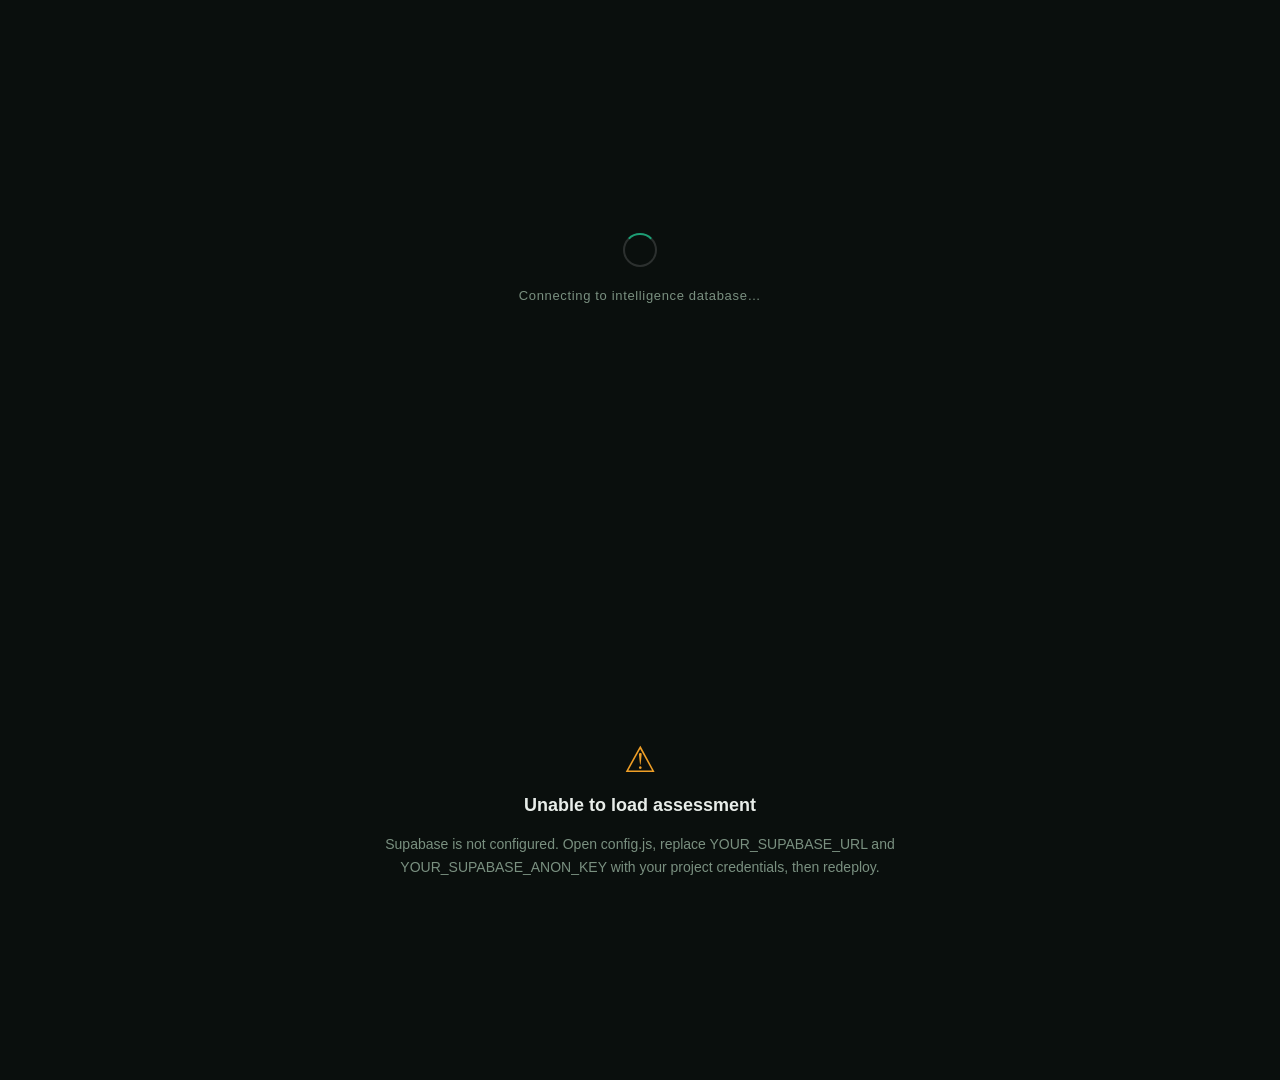
==== commit 7d3b80e6: "Convert static Iran HTML to dynamic SPA backed by Supabase - Replace single-country index.html with " ====
--- a/index.html
+++ b/index.html
@@ -1,801 +1,77 @@
 <!DOCTYPE html>
 <html lang="en">
 <head>
-<meta charset="UTF-8">
-<meta name="viewport" content="width=device-width, initial-scale=1.0">
-<title>Iran Water Crisis — Water Scarcity Intelligence</title>
-<style>
-  :root {
-    --bg: #0a0f0d;
-    --surface: #111714;
-    --surface2: #161d19;
-    --border: rgba(255,255,255,0.08);
-    --border-em: rgba(255,255,255,0.15);
-    --text: #e8ede9;
-    --text-muted: #7a9080;
-    --text-dim: #4a5e50;
-    --accent: #1d9e75;
-    --accent-dim: #0f6e56;
-    --accent-pale: rgba(29,158,117,0.12);
-    --danger: #e24b4a;
-    --danger-pale: rgba(226,75,74,0.1);
-    --amber: #ef9f27;
-    --amber-pale: rgba(239,159,39,0.1);
-    --blue: #378add;
-    --blue-pale: rgba(55,138,221,0.1);
-    --font: 'Georgia', 'Times New Roman', serif;
-    --font-sans: 'Helvetica Neue', Arial, sans-serif;
-    --font-mono: 'Courier New', monospace;
-  }
-
-  * { box-sizing: border-box; margin: 0; padding: 0; }
-
-  body {
-    background: var(--bg);
-    color: var(--text);
-    font-family: var(--font);
-    font-size: 17px;
-    line-height: 1.75;
-    min-height: 100vh;
-  }
-
-  /* HEADER */
-  .site-header {
-    border-bottom: 1px solid var(--border);
-    padding: 1rem 2rem;
-    display: flex;
-    align-items: center;
-    justify-content: space-between;
-    position: sticky;
-    top: 0;
-    background: var(--bg);
-    z-index: 100;
-  }
-  .site-logo {
-    font-family: var(--font-sans);
-    font-size: 11px;
-    letter-spacing: 0.15em;
-    text-transform: uppercase;
-    color: var(--accent);
-    text-decoration: none;
-  }
-  .site-nav {
-    display: flex;
-    gap: 2rem;
-    list-style: none;
-  }
-  .site-nav a {
-    font-family: var(--font-sans);
-    font-size: 12px;
-    letter-spacing: 0.08em;
-    text-transform: uppercase;
-    color: var(--text-muted);
-    text-decoration: none;
-  }
-  .site-nav a:hover { color: var(--text); }
-
-  /* HERO */
-  .hero {
-    max-width: 900px;
-    margin: 0 auto;
-    padding: 5rem 2rem 3rem;
-    border-bottom: 1px solid var(--border);
-  }
-  .geography-tag {
-    font-family: var(--font-sans);
-    font-size: 11px;
-    letter-spacing: 0.2em;
-    text-transform: uppercase;
-    color: var(--accent);
-    margin-bottom: 1.5rem;
-  }
-  .hero h1 {
-    font-family: var(--font);
-    font-size: clamp(2rem, 5vw, 3.5rem);
-    font-weight: normal;
-    line-height: 1.15;
-    color: var(--text);
-    margin-bottom: 1.5rem;
-    letter-spacing: -0.02em;
-  }
-  .hero-deck {
-    font-size: 1.15rem;
-    color: var(--text-muted);
-    max-width: 680px;
-    margin-bottom: 2.5rem;
-    line-height: 1.6;
-    font-family: var(--font-sans);
-  }
-  .hero-meta {
-    display: flex;
-    gap: 2rem;
-    align-items: center;
-    flex-wrap: wrap;
-  }
-  .meta-item {
-    font-family: var(--font-sans);
-    font-size: 12px;
-    color: var(--text-dim);
-    letter-spacing: 0.05em;
-  }
-  .meta-item span { color: var(--text-muted); }
-
-  /* RISK SCORE */
-  .risk-banner {
-    background: var(--danger-pale);
-    border: 1px solid var(--danger);
-    border-radius: 4px;
-    padding: 1.5rem 2rem;
-    max-width: 900px;
-    margin: 0 auto;
-    display: flex;
-    align-items: center;
-    justify-content: space-between;
-    flex-wrap: wrap;
-    gap: 1rem;
-  }
-  .risk-label {
-    font-family: var(--font-sans);
-    font-size: 11px;
-    letter-spacing: 0.2em;
-    text-transform: uppercase;
-    color: var(--danger);
-    margin-bottom: 0.25rem;
-  }
-  .risk-rating {
-    font-family: var(--font-mono);
-    font-size: 2.5rem;
-    color: var(--danger);
-    line-height: 1;
-  }
-  .risk-name {
-    font-family: var(--font-sans);
-    font-size: 13px;
-    color: var(--text-muted);
-    margin-top: 0.25rem;
-  }
-  .risk-desc {
-    font-family: var(--font-sans);
-    font-size: 14px;
-    color: var(--text-muted);
-    max-width: 480px;
-    line-height: 1.5;
-  }
-
-  /* MAIN LAYOUT */
-  .main {
-    max-width: 900px;
-    margin: 0 auto;
-    padding: 0 2rem;
-  }
-
-  /* LAYER SECTIONS */
-  .layer {
-    padding: 3rem 0;
-    border-bottom: 1px solid var(--border);
-  }
-  .layer-label {
-    font-family: var(--font-sans);
-    font-size: 10px;
-    letter-spacing: 0.25em;
-    text-transform: uppercase;
-    color: var(--accent);
-    margin-bottom: 0.5rem;
-  }
-  .layer h2 {
-    font-family: var(--font);
-    font-size: 1.75rem;
-    font-weight: normal;
-    color: var(--text);
-    margin-bottom: 1.5rem;
-    letter-spacing: -0.01em;
-  }
-
-  /* DATA STATS */
-  .stat-grid {
-    display: grid;
-    grid-template-columns: repeat(auto-fit, minmax(160px, 1fr));
-    gap: 1px;
-    background: var(--border);
-    border: 1px solid var(--border);
-    border-radius: 4px;
-    overflow: hidden;
-    margin-bottom: 2rem;
-  }
-  .stat {
-    background: var(--surface);
-    padding: 1.25rem 1.5rem;
-  }
-  .stat-value {
-    font-family: var(--font-mono);
-    font-size: 1.75rem;
-    color: var(--text);
-    line-height: 1;
-    margin-bottom: 0.4rem;
-  }
-  .stat-value.danger { color: var(--danger); }
-  .stat-value.amber { color: var(--amber); }
-  .stat-value.muted { color: var(--text-muted); }
-  .stat-label {
-    font-family: var(--font-sans);
-    font-size: 11px;
-    letter-spacing: 0.08em;
-    color: var(--text-dim);
-    text-transform: uppercase;
-  }
-
-  /* VISUAL: LAKE URMIA DECLINE */
-  .lake-visual {
-    background: var(--surface);
-    border: 1px solid var(--border);
-    border-radius: 4px;
-    padding: 1.5rem;
-    margin-bottom: 2rem;
-  }
-  .lake-header {
-    font-family: var(--font-sans);
-    font-size: 12px;
-    color: var(--text-dim);
-    letter-spacing: 0.1em;
-    text-transform: uppercase;
-    margin-bottom: 1rem;
-  }
-  .lake-bars {
-    display: flex;
-    flex-direction: column;
-    gap: 8px;
-  }
-  .lake-row {
-    display: flex;
-    align-items: center;
-    gap: 12px;
-  }
-  .lake-year {
-    font-family: var(--font-mono);
-    font-size: 12px;
-    color: var(--text-muted);
-    width: 40px;
-    flex-shrink: 0;
-  }
-  .lake-bar-wrap {
-    flex: 1;
-    height: 20px;
-    background: var(--surface2);
-    border-radius: 2px;
-    overflow: hidden;
-  }
-  .lake-bar {
-    height: 100%;
-    border-radius: 2px;
-    transition: width 0.3s;
-  }
-  .lake-pct {
-    font-family: var(--font-mono);
-    font-size: 12px;
-    color: var(--text-muted);
-    width: 40px;
-    text-align: right;
-    flex-shrink: 0;
-  }
-
-  /* CASCADE FLOW */
-  .cascade {
-    display: flex;
-    flex-direction: column;
-    gap: 0;
-    margin-bottom: 2rem;
-  }
-  .cascade-node {
-    display: flex;
-    gap: 1.5rem;
-    padding: 1.25rem 0;
-    border-bottom: 1px solid var(--border);
-    align-items: flex-start;
-  }
-  .cascade-node:last-child { border-bottom: none; }
-  .cascade-icon {
-    width: 36px;
-    height: 36px;
-    border-radius: 50%;
-    display: flex;
-    align-items: center;
-    justify-content: center;
-    font-family: var(--font-sans);
-    font-size: 12px;
-    font-weight: bold;
-    flex-shrink: 0;
-    margin-top: 2px;
-  }
-  .cascade-icon.water { background: var(--blue-pale); color: var(--blue); border: 1px solid var(--blue); }
-  .cascade-icon.ag { background: var(--accent-pale); color: var(--accent); border: 1px solid var(--accent); }
-  .cascade-icon.econ { background: var(--amber-pale); color: var(--amber); border: 1px solid var(--amber); }
-  .cascade-icon.social { background: var(--danger-pale); color: var(--danger); border: 1px solid var(--danger); }
-  .cascade-body h3 {
-    font-family: var(--font-sans);
-    font-size: 14px;
-    font-weight: 600;
-    color: var(--text);
-    margin-bottom: 0.35rem;
-    letter-spacing: 0.02em;
-  }
-  .cascade-body p {
-    font-family: var(--font-sans);
-    font-size: 14px;
-    color: var(--text-muted);
-    line-height: 1.5;
-    margin-bottom: 0.5rem;
-  }
-  .cascade-stat {
-    display: inline-block;
-    font-family: var(--font-mono);
-    font-size: 12px;
-    padding: 2px 8px;
-    border-radius: 2px;
-  }
-  .cascade-stat.blue { background: var(--blue-pale); color: var(--blue); }
-  .cascade-stat.green { background: var(--accent-pale); color: var(--accent); }
-  .cascade-stat.amber { background: var(--amber-pale); color: var(--amber); }
-  .cascade-stat.red { background: var(--danger-pale); color: var(--danger); }
-
-  /* PROSE */
-  .prose {
-    font-size: 17px;
-    line-height: 1.75;
-    color: var(--text);
-    margin-bottom: 1.5rem;
-  }
-  .prose strong {
-    color: var(--text);
-    font-weight: normal;
-    border-bottom: 1px solid var(--text-dim);
-  }
-
-  /* TECH SOLUTIONS */
-  .tech-grid {
-    display: grid;
-    grid-template-columns: repeat(auto-fit, minmax(240px, 1fr));
-    gap: 1px;
-    background: var(--border);
-    border: 1px solid var(--border);
-    border-radius: 4px;
-    overflow: hidden;
-    margin-bottom: 2rem;
-  }
-  .tech-card {
-    background: var(--surface);
-    padding: 1.5rem;
-  }
-  .tech-tag {
-    font-family: var(--font-sans);
-    font-size: 10px;
-    letter-spacing: 0.15em;
-    text-transform: uppercase;
-    margin-bottom: 0.75rem;
-    display: inline-block;
-    padding: 3px 8px;
-    border-radius: 2px;
-  }
-  .tech-tag.supply { background: var(--blue-pale); color: var(--blue); }
-  .tech-tag.efficiency { background: var(--accent-pale); color: var(--accent); }
-  .tech-tag.governance { background: var(--amber-pale); color: var(--amber); }
-  .tech-card h3 {
-    font-family: var(--font-sans);
-    font-size: 14px;
-    font-weight: 600;
-    color: var(--text);
-    margin-bottom: 0.5rem;
-  }
-  .tech-card p {
-    font-family: var(--font-sans);
-    font-size: 13px;
-    color: var(--text-muted);
-    line-height: 1.5;
-    margin-bottom: 0.75rem;
-  }
-  .tech-barrier {
-    font-family: var(--font-sans);
-    font-size: 12px;
-    color: var(--text-dim);
-    padding-top: 0.75rem;
-    border-top: 1px solid var(--border);
-  }
-  .tech-barrier strong {
-    color: var(--danger);
-    font-weight: normal;
-  }
-
-  /* AI INTELLIGENCE BRIEF */
-  .ai-brief {
-    background: var(--surface);
-    border: 1px solid var(--border);
-    border-radius: 4px;
-    overflow: hidden;
-    margin-bottom: 2rem;
-  }
-  .ai-brief-header {
-    background: var(--surface2);
-    padding: 0.75rem 1.5rem;
-    display: flex;
-    align-items: center;
-    justify-content: space-between;
-    border-bottom: 1px solid var(--border);
-  }
-  .ai-brief-label {
-    font-family: var(--font-sans);
-    font-size: 11px;
-    letter-spacing: 0.15em;
-    text-transform: uppercase;
-    color: var(--accent);
-  }
-  .ai-brief-model {
-    font-family: var(--font-mono);
-    font-size: 11px;
-    color: var(--text-dim);
-  }
-  .ai-brief-body {
-    padding: 1.5rem;
-    font-family: var(--font-sans);
-    font-size: 14px;
-    color: var(--text-muted);
-    line-height: 1.65;
-  }
-  .ai-brief-body p { margin-bottom: 1rem; }
-  .ai-brief-body p:last-child { margin-bottom: 0; }
-  .generate-btn {
-    display: block;
-    width: 100%;
-    background: transparent;
-    border: 1px solid var(--accent);
-    color: var(--accent);
-    padding: 0.85rem;
-    font-family: var(--font-sans);
-    font-size: 13px;
-    letter-spacing: 0.08em;
-    cursor: pointer;
-    transition: background 0.2s;
-    text-align: center;
-  }
-  .generate-btn:hover { background: var(--accent-pale); }
-  .generate-btn:disabled { opacity: 0.5; cursor: not-allowed; }
-  #brief-output { display: none; }
-
-  /* SOURCE CITATIONS */
-  .sources {
-    padding: 2rem 0;
-    border-top: 1px solid var(--border);
-  }
-  .sources h3 {
-    font-family: var(--font-sans);
-    font-size: 11px;
-    letter-spacing: 0.2em;
-    text-transform: uppercase;
-    color: var(--text-dim);
-    margin-bottom: 1rem;
-  }
-  .source-list {
-    list-style: none;
-    display: grid;
-    grid-template-columns: repeat(auto-fit, minmax(260px, 1fr));
-    gap: 0.5rem;
-  }
-  .source-list li {
-    font-family: var(--font-sans);
-    font-size: 12px;
-    color: var(--text-dim);
-  }
-  .source-list a {
-    color: var(--text-dim);
-    text-decoration: none;
-    border-bottom: 1px solid var(--border);
-  }
-  .source-list a:hover { color: var(--accent); border-bottom-color: var(--accent); }
-  .source-list .dot {
-    display: inline-block;
-    width: 6px;
-    height: 6px;
-    border-radius: 50%;
-    background: var(--text-dim);
-    margin-right: 8px;
-    vertical-align: middle;
-  }
-
-  /* FOOTER */
-  .site-footer {
-    border-top: 1px solid var(--border);
-    padding: 2rem;
-    text-align: center;
-    font-family: var(--font-sans);
-    font-size: 12px;
-    color: var(--text-dim);
-    max-width: 900px;
-    margin: 0 auto;
-  }
-  .site-footer a { color: var(--text-dim); text-decoration: none; }
-  .site-footer a:hover { color: var(--accent); }
-
-  /* COMPARATIVE CALLOUT */
-  .compare-box {
-    background: var(--surface);
-    border-left: 2px solid var(--accent);
-    padding: 1.25rem 1.5rem;
-    margin: 1.5rem 0;
-    border-radius: 0 4px 4px 0;
-  }
-  .compare-box-label {
-    font-family: var(--font-sans);
-    font-size: 10px;
-    letter-spacing: 0.2em;
-    text-transform: uppercase;
-    color: var(--accent);
-    margin-bottom: 0.5rem;
-  }
-  .compare-box p {
-    font-family: var(--font-sans);
-    font-size: 14px;
-    color: var(--text-muted);
-    line-height: 1.5;
-  }
-
-  @media (max-width: 600px) {
-    .hero { padding: 3rem 1.25rem 2rem; }
-    .main { padding: 0 1.25rem; }
-    .site-nav { display: none; }
-    .risk-banner { padding: 1rem 1.25rem; }
-    .hero h1 { font-size: 2rem; }
-  }
-</style>
+  <meta charset="UTF-8">
+  <meta name="viewport" content="width=device-width, initial-scale=1.0">
+  <meta name="description" content="Country-level water bankruptcy risk assessments for journalists, investors, and policymakers. Sourced from NASA, FAO, WRI, and BIS data.">
+  <title>Water Scarcity Intelligence Project</title>
+  <link rel="stylesheet" href="style.css">
 </head>
 <body>
 
-<!-- HEADER -->
-<header class="site-header">
-  <a class="site-logo" href="#">Water Scarcity Intelligence Project</a>
-  <nav>
-    <ul class="site-nav">
-      <li><a href="#">Intelligence Feed</a></li>
-      <li><a href="#">Risk Index</a></li>
-      <li><a href="#">Methodology</a></li>
-      <li><a href="#">About</a></li>
-    </ul>
-  </nav>
-</header>
+  <!-- ====================================================
+       LOADING STATE
+  ===================================================== -->
+  <div id="loading">
+    <div class="spinner"></div>
+    <div class="loading-label">Connecting to intelligence database…</div>
+  </div>
 
-<!-- HERO -->
-<section class="hero">
-  <div class="geography-tag">Case Study · Islamic Republic of Iran · Middle East</div>
-  <h1>The Country Running Out of Water in Real Time</h1>
-  <p class="hero-deck">Iran has lost more than 70% of its surface water. Aquifers are collapsing. Agriculture is failing. This is not a future risk — it is an ongoing cascade connecting water depletion to economic breakdown, food insecurity, and social instability.</p>
-  <div class="hero-meta">
-    <div class="meta-item">Published <span>April 2026</span></div>
-    <div class="meta-item">Framework Version <span>1.0</span></div>
-    <div class="meta-item">Data Sources <span>FAO · NASA GRACE · WRI Aqueduct · BIS</span></div>
+  <!-- ====================================================
+       ERROR STATE
+  ===================================================== -->
+  <div id="error-state" hidden>
+    <div class="error-icon">&#9888;</div>
+    <div class="error-heading">Unable to load assessment</div>
+    <div class="error-body">An error occurred.</div>
   </div>
-</section>
 
-<!-- RISK SCORE BANNER -->
-<div style="max-width:900px;margin:0 auto;padding:2rem 2rem 0;">
-  <div class="risk-banner">
-    <div>
-      <div class="risk-label">Water Bankruptcy Risk Score</div>
-      <div class="risk-rating">CCC–</div>
-      <div class="risk-name">Outlook: Critical / Deteriorating</div>
-    </div>
-    <div class="risk-desc">Iran is in active water bankruptcy. Current depletion rates are irreversible without structural intervention. Economic cascade is already underway. Score reflects composite analysis of surface water, groundwater, agricultural exposure, and economic vulnerability.</div>
-  </div>
-</div>
+  <!-- ====================================================
+       APPLICATION SHELL
+  ===================================================== -->
+  <div id="app" hidden>
 
-<!-- MAIN CONTENT -->
-<main class="main">
+    <!-- Header -->
+    <header class="site-header">
+      <div class="header-inner">
+        <a class="brand" href="/">
+          <div class="brand-mark">W</div>
+          <div class="brand-text">
+            <div class="brand-name">Water Scarcity Intelligence</div>
+            <div class="brand-sub">Risk Assessment Platform</div>
+          </div>
+        </a>
 
-  <!-- LAYER 1: SCARCITY STATUS -->
-  <section class="layer">
-    <div class="layer-label">Layer 1 — Scarcity Status</div>
-    <h2>The Water Reality</h2>
-
-    <div class="stat-grid">
-      <div class="stat">
-        <div class="stat-value danger">−70%</div>
-        <div class="stat-label">Lake Urmia surface area lost since 1970</div>
-      </div>
-      <div class="stat">
-        <div class="stat-value danger">97%</div>
-        <div class="stat-label">of land under high or very high water stress (WRI)</div>
-      </div>
-      <div class="stat">
-        <div class="stat-value amber">−1.2m</div>
-        <div class="stat-label">avg annual groundwater decline, critical provinces</div>
-      </div>
-      <div class="stat">
-        <div class="stat-value muted">1,700m³</div>
-        <div class="stat-label">per capita renewable water (below 1,700 = water stress)</div>
-      </div>
-    </div>
-
-    <!-- LAKE URMIA VISUAL -->
-    <div class="lake-visual">
-      <div class="lake-header">Lake Urmia surface area — % of 1970 baseline</div>
-      <div class="lake-bars">
-        <div class="lake-row">
-          <div class="lake-year">1970</div>
-          <div class="lake-bar-wrap"><div class="lake-bar" style="width:100%;background:var(--blue);opacity:0.8;"></div></div>
-          <div class="lake-pct">100%</div>
-        </div>
-        <div class="lake-row">
-          <div class="lake-year">1985</div>
-          <div class="lake-bar-wrap"><div class="lake-bar" style="width:88%;background:var(--blue);opacity:0.7;"></div></div>
-          <div class="lake-pct">88%</div>
-        </div>
-        <div class="lake-row">
-          <div class="lake-year">1998</div>
-          <div class="lake-bar-wrap"><div class="lake-bar" style="width:72%;background:var(--amber);opacity:0.8;"></div></div>
-          <div class="lake-pct">72%</div>
-        </div>
-        <div class="lake-row">
-          <div class="lake-year">2008</div>
-          <div class="lake-bar-wrap"><div class="lake-bar" style="width:45%;background:var(--amber);opacity:0.9;"></div></div>
-          <div class="lake-pct">45%</div>
-        </div>
-        <div class="lake-row">
-          <div class="lake-year">2015</div>
-          <div class="lake-bar-wrap"><div class="lake-bar" style="width:18%;background:var(--danger);opacity:0.9;"></div></div>
-          <div class="lake-pct">18%</div>
-        </div>
-        <div class="lake-row">
-          <div class="lake-year">2024</div>
-          <div class="lake-bar-wrap"><div class="lake-bar" style="width:8%;background:var(--danger);"></div></div>
-          <div class="lake-pct">~8%</div>
+        <!-- Country selector — shown by JS once countries are loaded -->
+        <div id="selector-wrap">
+          <span class="selector-label">Country</span>
+          <select id="country-select" aria-label="Select country assessment"></select>
         </div>
       </div>
-    </div>
+    </header>
 
-    <p class="prose">Iran sits in an arid to semi-arid climate zone with naturally limited freshwater resources. The country receives less than one-third of global average annual precipitation. What made Iran's agriculture viable for millennia — the ancient qanat irrigation systems and snowmelt-fed rivers — is now failing faster than any adaptation strategy can respond. The cause is not drought alone. It is the systematic over-extraction of groundwater, combined with climate shifts, Soviet-era dam construction diverting inflows, and agricultural policies that incentivized water-intensive crops in water-scarce regions.</p>
+    <!-- Dynamic country content injected here by app.js -->
+    <main id="country-content"></main>
 
-  </section>
-
-  <!-- LAYER 2: ECONOMIC CASCADE -->
-  <section class="layer">
-    <div class="layer-label">Layer 2 — Economic Cascade</div>
-    <h2>What Water Failure Actually Costs</h2>
-
-    <div class="cascade">
-      <div class="cascade-node">
-        <div class="cascade-icon water">W</div>
-        <div class="cascade-body">
-          <h3>Aquifer depletion accelerates beyond natural recharge</h3>
-          <p>Iran's major agricultural provinces — Isfahan, Yazd, Kerman, Khorasan — are drawing groundwater at 2–4x the natural recharge rate. When aquifers collapse, they do not refill. The land itself subsides.</p>
-          <span class="cascade-stat blue">1.2m/year average depletion rate</span>
+    <!-- Footer -->
+    <footer class="site-footer">
+      <div class="footer-inner">
+        <div class="footer-credit">
+          Water Scarcity Intelligence Project &middot; A Human-AI Collaborative Build &middot; Justin + Claude &middot; 2026
+        </div>
+        <div class="footer-links">
+          <a href="#methodology">Methodology</a>
+          <a href="#about">About</a>
         </div>
       </div>
-      <div class="cascade-node">
-        <div class="cascade-icon ag">A</div>
-        <div class="cascade-body">
-          <h3>Agricultural output collapses in water-dependent provinces</h3>
-          <p>Iran's agricultural sector employs roughly 18% of the workforce and contributes 12% of GDP. As water disappears, crop yields decline, farms are abandoned, and rural unemployment spikes. The 2017–2018 drought triggered a 25% drop in agricultural output in affected provinces.</p>
-          <span class="cascade-stat green">92% of water use is agricultural</span>
-        </div>
-      </div>
-      <div class="cascade-node">
-        <div class="cascade-icon econ">E</div>
-        <div class="cascade-body">
-          <h3>Food prices inflate; rural-to-urban migration accelerates</h3>
-          <p>As domestic agricultural output falls, Iran becomes more dependent on food imports at a time when sanctions constrain foreign exchange access. The BIS research framework projects that severe water stress can reduce GDP by 6–8% in agricultural-dependent economies. Iran's inflation rate — already elevated by sanctions — is compounded by food price instability.</p>
-          <span class="cascade-stat amber">40%+ food price inflation, 2018–2023</span>
-        </div>
-      </div>
-      <div class="cascade-node">
-        <div class="cascade-icon social">S</div>
-        <div class="cascade-body">
-          <h3>Social instability, migration, and geopolitical pressure</h3>
-          <p>Water-driven agricultural collapse has displaced millions of rural Iranians toward Tehran and other major cities — cities that are themselves under water stress. The 2018 Khuzestan water protests and 2021 Khuzestan water crisis protests resulted in deaths. Water insecurity is now a documented driver of domestic political instability.</p>
-          <span class="cascade-stat red">2M+ estimated water-related displaced persons</span>
-        </div>
-      </div>
-    </div>
+    </footer>
 
-    <p class="prose">The Bank for International Settlements (Working Paper No. 1314) quantifies what Iran demonstrates qualitatively: water scarcity creates measurable, predictable GDP contraction, inflation pressure, and investment suppression. These are not soft variables. They are balance sheet consequences that compound over time.</p>
-  </section>
+  </div><!-- /#app -->
 
-  <!-- LAYER 3: TECHNOLOGY SOLUTIONS -->
-  <section class="layer">
-    <div class="layer-label">Layer 3 — Technology Solutions</div>
-    <h2>What Exists, What's Deployed, What's Blocked</h2>
-
-    <div class="tech-grid">
-      <div class="tech-card">
-        <span class="tech-tag efficiency">Efficiency</span>
-        <h3>Drip Irrigation & Precision Agriculture</h3>
-        <p>Can reduce agricultural water use by 30–50% with no yield loss. Israel deployed this at national scale; Iran has begun pilots but adoption is below 10% of irrigated land.</p>
-        <div class="tech-barrier"><strong>Barrier:</strong> Upfront capital cost + sanctions limiting equipment imports + farmer incentive structures favoring flood irrigation.</div>
-      </div>
-      <div class="tech-card">
-        <span class="tech-tag supply">Supply</span>
-        <h3>Desalination (Persian Gulf Access)</h3>
-        <p>Iran has 2,440 km of Persian Gulf and Oman Sea coastline. Desalination capacity exists but is minimal relative to need. The energy cost is high but feasible given Iran's natural gas resources.</p>
-        <div class="tech-barrier"><strong>Barrier:</strong> Sanctions block procurement of advanced desalination membranes and components. Domestic manufacturing capacity is limited.</div>
-      </div>
-      <div class="tech-card">
-        <span class="tech-tag supply">Supply</span>
-        <h3>Atmospheric Water Generation</h3>
-        <p>AWG technology extracts water from air humidity. Relevant in coastal and higher-humidity regions of northern Iran. Technology is scaling globally but requires energy input.</p>
-        <div class="tech-barrier"><strong>Barrier:</strong> Technology readiness for large-scale deployment is 5–10 years out. Not a near-term solution for agricultural water at the required scale.</div>
-      </div>
-      <div class="tech-card">
-        <span class="tech-tag governance">Governance</span>
-        <h3>Water Rights Reform & Groundwater Metering</h3>
-        <p>Iran's water rights system creates incentives for over-extraction. Metering groundwater usage and establishing tradeable rights frameworks have proven effective in Chile and Australia.</p>
-        <div class="tech-barrier"><strong>Barrier:</strong> Political resistance from agricultural constituencies. Requires institutional capacity that is under pressure.</div>
-      </div>
-      <div class="tech-card">
-        <span class="tech-tag efficiency">Efficiency</span>
-        <h3>Treated Wastewater Reuse</h3>
-        <p>Municipal wastewater treatment and reuse for agriculture is established technology. Singapore reuses 40% of water supply. Iran's current reuse rate is under 5%.</p>
-        <div class="tech-barrier"><strong>Barrier:</strong> Infrastructure investment required. Regulatory frameworks for agricultural use of treated water are underdeveloped.</div>
-      </div>
-      <div class="tech-card">
-        <span class="tech-tag governance">Governance</span>
-        <h3>Crop Shift & Agricultural Restructuring</h3>
-        <p>Transitioning from water-intensive crops (wheat, rice, sugarcane) to drought-tolerant alternatives could reduce agricultural water demand by 40%+ without reducing food output.</p>
-        <div class="tech-barrier"><strong>Barrier:</strong> Cultural, political, and economic resistance. Food sovereignty concerns. Requires 10–15 year transition with farmer support systems.</div>
-      </div>
-    </div>
-
-    <p class="prose">The technology gap in Iran is not primarily technical — it is geopolitical and institutional. Most solutions that could meaningfully reduce Iran's water crisis exist as proven technology. The barriers are sanctions limiting equipment access, political economy problems within the agricultural sector, and a government under too much economic pressure to invest in long-term infrastructure. This is the pattern that distinguishes Iran from comparable arid regions that have achieved water stability: the problem is not unsolvable, but the conditions for solutions are actively constrained.</p>
-  </section>
-
-  <!-- LAYER 4: INTELLIGENCE BRIEF -->
-  <section class="layer">
-    <div class="layer-label">Layer 4 — Intelligence Brief</div>
-    <h2>Systems Analysis</h2>
-
-    <div class="ai-brief">
-      <div class="ai-brief-header">
-        <span class="ai-brief-label">Intelligence Assessment · Iran Water Crisis</span>
-        <span class="ai-brief-model">Water Scarcity Intelligence Project · Framework v1.0</span>
-      </div>
-      <div class="ai-brief-body">
-        <p>Iran's water crisis is no longer a resource management problem. It is a systems failure — one in which the feedback loops between depletion, agricultural collapse, economic deterioration, and political instability have become self-reinforcing. The country's aquifers are being drawn down at two to four times their natural recharge rate across its most productive agricultural provinces. Lake Urmia, once the sixth-largest saltwater lake in the world, has lost roughly 70% of its surface area since 1970 and now sits at approximately 8% of its historical baseline. These are not projections. They are measurements from satellite data and ground monitoring collected over decades. The physical reality is locked in.</p>
-        <p>The economic consequences follow a predictable cascade. Agriculture accounts for 92% of Iran's water consumption and roughly 12% of GDP, employing nearly one in five workers. As water availability contracts, crop yields fall, marginal farmland is abandoned, and rural unemployment concentrates in the provinces already bearing the heaviest water stress — Isfahan, Yazd, Kerman, Khorasan. Food import dependency increases precisely as sanctions constrain the foreign exchange needed to finance those imports. The Bank for International Settlements projects GDP reductions of 6–8% in agricultural economies under severe water stress; Iran's combination of water crisis and sanctions creates compounding drag that exceeds what either pressure would produce alone. Food price inflation exceeding 40% between 2018 and 2023 is the visible symptom of this compound dynamic. The 2021 Khuzestan water protests — which turned fatal — are the political expression of it.</p>
-        <p>The technology gap is real but secondary. Drip irrigation could reduce agricultural water demand by 30–50% with no yield loss; Iran's adoption rate remains below 10% of irrigated land. Desalination at scale is technically feasible given 2,440 kilometers of Persian Gulf and Oman Sea coastline and domestic natural gas resources — but sanctions block access to the advanced membrane components the technology requires. Governance reform of water rights, which has reversed comparable trajectories in Chile and Australia, faces entrenched political resistance from agricultural constituencies. The honest assessment: the tools to change Iran's water trajectory exist. The conditions under which those tools could be deployed do not. That gap — between technical possibility and political achievability — is where the crisis will be resolved or not. For investors assessing regional exposure, for policymakers designing sanctions frameworks, and for researchers modeling food system risk, Iran is not a cautionary tale about the future. It is a live case study of what water bankruptcy looks like when it is already underway.</p>
-      </div>
-    </div>
-  </section>
-
-  <!-- LAYER 5: TRAJECTORY & IMPLICATIONS -->
-  <section class="layer" style="border-bottom:none;">
-    <div class="layer-label">Layer 5 — Trajectory & Implications</div>
-    <h2>Where This Ends Without Intervention</h2>
-
-    <p class="prose">Iran's water crisis has passed the threshold where incremental responses can reverse the trajectory. When per capita water availability falls below 1,000 m³ per year — Iran crossed this nationally in 2000 — agricultural systems enter structural retreat. When groundwater depletion exceeds recharge by more than 2:1, the timeline for irreversible aquifer collapse compresses from decades to years. Both thresholds have been crossed. Both are measurable. Neither is reversible without transformational intervention.</p>
-
-    <p class="prose">The most likely trajectory without structural intervention: continued rural depopulation as farming becomes economically unviable in water-stressed provinces; deepening food import dependency in an economy constrained by sanctions from accessing international markets on favorable terms; urban water rationing in Tehran and other major cities, which are themselves approaching stress thresholds; and compounding political instability as water insecurity intersects with economic grievance.</p>
-
-    <p class="prose">The path that changes this outcome requires simultaneous action on three fronts: efficiency transformation in agricultural water use (achievable with existing technology if political economy barriers are addressed); supply augmentation through desalination on Iran's extensive coastline (technically feasible, geopolitically constrained); and governance reform that replaces extraction incentives with conservation incentives. None of these is technically beyond reach. All of them require political conditions that do not currently exist. That gap — between the technically possible and the politically achievable — is where Iran's water future will be determined.</p>
-  </section>
-
-  <!-- SOURCES -->
-  <div class="sources">
-    <h3>Data Sources & Methodology</h3>
-    <ul class="source-list">
-      <li><span class="dot"></span><a href="https://www.wri.org/aqueduct" target="_blank">WRI Aqueduct 4.0 — Water Risk Atlas</a></li>
-      <li><span class="dot"></span><a href="https://grace.jpl.nasa.gov/" target="_blank">NASA GRACE-FO — Groundwater Storage Anomaly</a></li>
-      <li><span class="dot"></span><a href="https://www.fao.org/aquastat/en/" target="_blank">FAO AQUASTAT — Country Water Profile: Iran</a></li>
-      <li><span class="dot"></span><a href="https://www.bis.org/publ/work1314.htm" target="_blank">BIS Working Paper No. 1314 — Water & GDP Impact</a></li>
-      <li><span class="dot"></span>USGS National Water Dashboard</li>
-      <li><span class="dot"></span>Iran Ministry of Energy Water Resources Reports</li>
-      <li><span class="dot"></span>Lake Urmia Restoration Program (UNDP)</li>
-      <li><span class="dot"></span>Bluefield Research — Water Technology Landscape</li>
-    </ul>
-  </div>
-
-</main>
-
-<!-- FOOTER -->
-<footer class="site-footer">
-  <p>Water Scarcity Intelligence Project · A Human-AI Collaborative Build · Justin + Claude · 2026</p>
-  <p style="margin-top:0.5rem;"><a href="#">Methodology</a> · <a href="#">About This Project</a> · <a href="#">Subscribe</a></p>
-</footer>
-
-
+  <!-- Supabase credentials (user fills in after setup) -->
+  <script src="config.js"></script>
+  <!-- Application rendering engine -->
+  <script src="app.js"></script>
 
 </body>
 </html>
--- a/style.css
+++ b/style.css
@@ -0,0 +1,869 @@
+/* ============================================================
+   Water Scarcity Intelligence Project — Stylesheet v1.0
+   ============================================================ */
+
+/* Design Tokens */
+:root {
+  --bg:          #0a0f0d;
+  --surface:     #111714;
+  --surface2:    #161d19;
+  --card:        #131a15;
+  --border:      rgba(255,255,255,0.08);
+  --border-em:   rgba(255,255,255,0.14);
+  --text:        #e8ede9;
+  --text-sec:    #b8cbc0;
+  --text-muted:  #7a9080;
+  --text-dim:    #4a5e50;
+  --accent:      #1d9e75;
+  --accent-dim:  #0f6e56;
+  --accent-pale: rgba(29,158,117,0.12);
+  --danger:      #e24b4a;
+  --danger-pale: rgba(226,75,74,0.10);
+  --amber:       #ef9f27;
+  --amber-pale:  rgba(239,159,39,0.10);
+  --blue:        #378add;
+  --blue-pale:   rgba(55,138,221,0.10);
+  --font:        Georgia, 'Times New Roman', serif;
+  --sans:        'Helvetica Neue', Arial, sans-serif;
+  --mono:        'Courier New', Courier, monospace;
+  --radius:      5px;
+  --max-w:       880px;
+}
+
+/* Reset */
+*, *::before, *::after { box-sizing: border-box; margin: 0; padding: 0; }
+html { scroll-behavior: smooth; }
+body {
+  background: var(--bg);
+  color: var(--text);
+  font-family: var(--font);
+  font-size: 17px;
+  line-height: 1.75;
+  min-height: 100vh;
+}
+
+/* ============================================================
+   LAYOUT UTILITIES
+   ============================================================ */
+
+.container {
+  max-width: var(--max-w);
+  margin: 0 auto;
+  padding: 0 28px;
+}
+
+/* ============================================================
+   LOADING STATE
+   ============================================================ */
+
+#loading {
+  display: flex;
+  flex-direction: column;
+  align-items: center;
+  justify-content: center;
+  min-height: 60vh;
+  gap: 18px;
+}
+
+.spinner {
+  width: 34px;
+  height: 34px;
+  border: 2px solid var(--border-em);
+  border-top-color: var(--accent);
+  border-radius: 50%;
+  animation: spin 0.7s linear infinite;
+}
+
+@keyframes spin { to { transform: rotate(360deg); } }
+
+.loading-label {
+  font-family: var(--sans);
+  font-size: 13px;
+  letter-spacing: 0.05em;
+  color: var(--text-muted);
+}
+
+/* ============================================================
+   ERROR STATE
+   ============================================================ */
+
+#error-state {
+  display: flex;
+  flex-direction: column;
+  align-items: center;
+  justify-content: center;
+  min-height: 60vh;
+  text-align: center;
+  padding: 40px 28px;
+  gap: 12px;
+}
+
+.error-icon {
+  font-size: 36px;
+  color: var(--amber);
+  line-height: 1;
+}
+
+.error-heading {
+  font-family: var(--sans);
+  font-size: 18px;
+  font-weight: 700;
+  color: var(--text);
+}
+
+.error-body {
+  font-family: var(--sans);
+  font-size: 14px;
+  color: var(--text-muted);
+  max-width: 520px;
+  line-height: 1.6;
+}
+
+/* ============================================================
+   HEADER
+   ============================================================ */
+
+.site-header {
+  background: var(--surface);
+  border-bottom: 1px solid var(--border);
+  padding: 0 28px;
+  position: sticky;
+  top: 0;
+  z-index: 200;
+}
+
+.header-inner {
+  max-width: var(--max-w);
+  margin: 0 auto;
+  display: flex;
+  align-items: center;
+  gap: 20px;
+  height: 58px;
+}
+
+.brand {
+  display: flex;
+  align-items: center;
+  gap: 10px;
+  text-decoration: none;
+  flex-shrink: 0;
+}
+
+.brand-mark {
+  width: 28px;
+  height: 28px;
+  background: var(--accent);
+  border-radius: 4px;
+  display: flex;
+  align-items: center;
+  justify-content: center;
+  font-family: var(--mono);
+  font-size: 13px;
+  font-weight: 700;
+  color: var(--bg);
+}
+
+.brand-text {
+  display: flex;
+  flex-direction: column;
+  line-height: 1.2;
+}
+
+.brand-name {
+  font-family: var(--sans);
+  font-size: 13px;
+  font-weight: 700;
+  color: var(--text);
+  letter-spacing: 0.01em;
+}
+
+.brand-sub {
+  font-family: var(--sans);
+  font-size: 10px;
+  color: var(--text-muted);
+  letter-spacing: 0.05em;
+  text-transform: uppercase;
+}
+
+/* Country Selector */
+#selector-wrap {
+  display: none;         /* shown by JS after countries load */
+  align-items: center;
+  gap: 8px;
+  margin-left: auto;
+}
+
+.selector-label {
+  font-family: var(--sans);
+  font-size: 11px;
+  font-weight: 600;
+  text-transform: uppercase;
+  letter-spacing: 0.08em;
+  color: var(--text-muted);
+  white-space: nowrap;
+}
+
+#country-select {
+  background: var(--surface2);
+  border: 1px solid var(--border-em);
+  color: var(--text);
+  font-family: var(--sans);
+  font-size: 13px;
+  padding: 5px 30px 5px 10px;
+  border-radius: var(--radius);
+  cursor: pointer;
+  appearance: none;
+  -webkit-appearance: none;
+  background-image: url("data:image/svg+xml,%3Csvg xmlns='http://www.w3.org/2000/svg' width='10' height='6'%3E%3Cpath d='M0 0l5 6 5-6z' fill='%237a9080'/%3E%3C/svg%3E");
+  background-repeat: no-repeat;
+  background-position: right 10px center;
+  min-width: 200px;
+  max-width: 300px;
+  transition: border-color 0.15s;
+}
+
+#country-select:focus {
+  outline: none;
+  border-color: var(--accent);
+}
+
+/* ============================================================
+   HERO
+   ============================================================ */
+
+.hero {
+  padding: 60px 0 48px;
+  border-bottom: 1px solid var(--border);
+}
+
+.geo-tag {
+  font-family: var(--sans);
+  font-size: 11px;
+  font-weight: 700;
+  text-transform: uppercase;
+  letter-spacing: 0.14em;
+  color: var(--accent);
+  margin-bottom: 18px;
+}
+
+.hero-headline {
+  font-size: clamp(26px, 4vw, 42px);
+  font-weight: 700;
+  line-height: 1.18;
+  color: var(--text);
+  margin-bottom: 20px;
+  max-width: 680px;
+}
+
+.hero-deck {
+  font-size: 18px;
+  color: var(--text-sec);
+  line-height: 1.65;
+  max-width: 660px;
+  margin-bottom: 28px;
+}
+
+.meta-row {
+  display: flex;
+  flex-wrap: wrap;
+  gap: 8px 12px;
+  align-items: center;
+  font-family: var(--sans);
+  font-size: 12px;
+  color: var(--text-muted);
+}
+
+.meta-sep { color: var(--border-em); }
+
+/* ============================================================
+   RISK BANNER
+   ============================================================ */
+
+.risk-banner {
+  background: var(--danger-pale);
+  border-top: 3px solid var(--danger);
+  border-bottom: 1px solid rgba(226,75,74,0.2);
+  padding: 44px 0;
+}
+
+.risk-inner {
+  display: grid;
+  grid-template-columns: 190px 1fr;
+  gap: 44px;
+  align-items: start;
+}
+
+.risk-score-block {
+  background: rgba(226,75,74,0.07);
+  border: 1px solid rgba(226,75,74,0.25);
+  border-radius: var(--radius);
+  padding: 24px 20px;
+  text-align: center;
+}
+
+.risk-label-text {
+  font-family: var(--sans);
+  font-size: 10px;
+  font-weight: 700;
+  text-transform: uppercase;
+  letter-spacing: 0.12em;
+  color: var(--text-muted);
+  margin-bottom: 10px;
+}
+
+.risk-score-value {
+  font-family: var(--mono);
+  font-size: 54px;
+  font-weight: 700;
+  color: var(--danger);
+  line-height: 1;
+  letter-spacing: -2px;
+  margin-bottom: 12px;
+}
+
+.risk-outlook-text {
+  font-family: var(--sans);
+  font-size: 11px;
+  font-weight: 700;
+  text-transform: uppercase;
+  letter-spacing: 0.07em;
+  color: var(--amber);
+}
+
+.risk-analysis-label {
+  font-family: var(--sans);
+  font-size: 10px;
+  font-weight: 700;
+  text-transform: uppercase;
+  letter-spacing: 0.12em;
+  color: var(--text-muted);
+  margin-bottom: 14px;
+}
+
+.risk-description p {
+  font-size: 15px;
+  color: var(--text-sec);
+  line-height: 1.7;
+  margin-bottom: 14px;
+}
+
+.risk-description p:last-child { margin-bottom: 0; }
+
+/* ============================================================
+   LAYER SECTIONS (shared)
+   ============================================================ */
+
+.layer {
+  padding: 56px 0;
+  border-bottom: 1px solid var(--border);
+}
+
+.layer-alt { background: var(--surface); }
+.layer-dark { background: var(--surface2); }
+
+.layer-tag {
+  font-family: var(--sans);
+  font-size: 10px;
+  font-weight: 700;
+  text-transform: uppercase;
+  letter-spacing: 0.14em;
+  color: var(--accent);
+  margin-bottom: 6px;
+}
+
+.layer-title {
+  font-size: clamp(20px, 2.5vw, 28px);
+  font-weight: 700;
+  line-height: 1.2;
+  color: var(--text);
+  margin-bottom: 6px;
+}
+
+.layer-subtitle {
+  font-family: var(--sans);
+  font-size: 14px;
+  color: var(--text-muted);
+  margin-bottom: 36px;
+}
+
+/* ============================================================
+   STATS GRID (Layer 1)
+   ============================================================ */
+
+.stats-grid {
+  display: grid;
+  grid-template-columns: repeat(auto-fit, minmax(175px, 1fr));
+  gap: 14px;
+  margin-bottom: 36px;
+}
+
+.stat-card {
+  background: var(--card);
+  border: 1px solid var(--border);
+  border-radius: var(--radius);
+  padding: 20px 18px;
+}
+
+.stat-value {
+  font-family: var(--mono);
+  font-size: 30px;
+  font-weight: 700;
+  color: var(--amber);
+  line-height: 1;
+  margin-bottom: 8px;
+}
+
+.stat-label {
+  font-family: var(--sans);
+  font-size: 13px;
+  color: var(--text-sec);
+  line-height: 1.4;
+  margin-bottom: 4px;
+}
+
+.stat-sub {
+  font-family: var(--sans);
+  font-size: 11px;
+  color: var(--text-dim);
+}
+
+/* ============================================================
+   TIMELINE CHART (Layer 1)
+   ============================================================ */
+
+.timeline-viz {
+  background: var(--card);
+  border: 1px solid var(--border);
+  border-radius: var(--radius);
+  padding: 28px;
+  margin-bottom: 36px;
+}
+
+.timeline-header { margin-bottom: 22px; }
+
+.timeline-title {
+  font-family: var(--sans);
+  font-size: 12px;
+  font-weight: 700;
+  text-transform: uppercase;
+  letter-spacing: 0.09em;
+  color: var(--text-sec);
+  margin-bottom: 4px;
+}
+
+.timeline-subtitle {
+  font-family: var(--sans);
+  font-size: 12px;
+  color: var(--text-muted);
+}
+
+.timeline-bars { display: flex; flex-direction: column; gap: 10px; }
+
+.timeline-row {
+  display: grid;
+  grid-template-columns: 44px 1fr 50px 90px;
+  align-items: center;
+  gap: 12px;
+}
+
+.tl-year {
+  font-family: var(--mono);
+  font-size: 12px;
+  color: var(--text-muted);
+  text-align: right;
+}
+
+.tl-track {
+  background: rgba(255,255,255,0.05);
+  border-radius: 2px;
+  height: 18px;
+  overflow: hidden;
+}
+
+.tl-bar {
+  height: 100%;
+  border-radius: 2px;
+  transition: width 0.4s ease;
+}
+
+.tl-bar.baseline { background: var(--blue); }
+.tl-bar.high     { background: var(--accent); }
+.tl-bar.mid      { background: var(--amber); }
+.tl-bar.low      { background: var(--danger); }
+
+.tl-pct {
+  font-family: var(--mono);
+  font-size: 12px;
+  color: var(--text-muted);
+  text-align: right;
+}
+
+.tl-note {
+  font-family: var(--sans);
+  font-size: 11px;
+  color: var(--text-dim);
+}
+
+/* ============================================================
+   BODY TEXT (shared across layers)
+   ============================================================ */
+
+.body-text p {
+  font-size: 16px;
+  color: var(--text-sec);
+  line-height: 1.75;
+  margin-bottom: 18px;
+}
+
+.body-text p:last-child { margin-bottom: 0; }
+
+/* ============================================================
+   CASCADE FLOW (Layer 2)
+   ============================================================ */
+
+.cascade-flow {
+  display: flex;
+  flex-direction: column;
+  gap: 0;
+  max-width: 700px;
+}
+
+.cascade-step {
+  display: grid;
+  grid-template-columns: 52px 1fr;
+  gap: 20px;
+  background: var(--card);
+  border: 1px solid var(--border);
+  border-radius: var(--radius);
+  padding: 24px;
+}
+
+.cascade-connector {
+  display: flex;
+  align-items: center;
+  justify-content: flex-start;
+  padding: 8px 0 8px 26px;
+  color: var(--text-dim);
+  font-size: 18px;
+  line-height: 1;
+}
+
+.cascade-key {
+  width: 44px;
+  height: 44px;
+  background: var(--accent);
+  border-radius: 50%;
+  display: flex;
+  align-items: center;
+  justify-content: center;
+  font-family: var(--mono);
+  font-size: 17px;
+  font-weight: 700;
+  color: var(--bg);
+  flex-shrink: 0;
+  margin-top: 2px;
+}
+
+.cascade-title {
+  font-family: var(--sans);
+  font-size: 16px;
+  font-weight: 700;
+  color: var(--text);
+  margin-bottom: 3px;
+}
+
+.cascade-subtitle {
+  font-family: var(--sans);
+  font-size: 13px;
+  color: var(--text-muted);
+  margin-bottom: 14px;
+}
+
+.cascade-metrics {
+  list-style: none;
+  display: flex;
+  flex-direction: column;
+  gap: 5px;
+  margin-bottom: 14px;
+}
+
+.cascade-metrics li {
+  font-family: var(--mono);
+  font-size: 12px;
+  color: var(--amber);
+  padding-left: 16px;
+  position: relative;
+}
+
+.cascade-metrics li::before {
+  content: '→';
+  position: absolute;
+  left: 0;
+  color: var(--text-dim);
+}
+
+.cascade-detail {
+  font-size: 14px;
+  color: var(--text-sec);
+  line-height: 1.65;
+  border-top: 1px solid var(--border);
+  padding-top: 14px;
+  margin-top: 4px;
+}
+
+/* ============================================================
+   TECHNOLOGY CARDS (Layer 3)
+   ============================================================ */
+
+.tech-grid {
+  display: grid;
+  grid-template-columns: repeat(auto-fit, minmax(270px, 1fr));
+  gap: 14px;
+}
+
+.tech-card {
+  background: var(--card);
+  border: 1px solid var(--border);
+  border-radius: var(--radius);
+  padding: 20px;
+  display: flex;
+  flex-direction: column;
+  gap: 14px;
+}
+
+.tech-card-header {
+  display: flex;
+  align-items: flex-start;
+  justify-content: space-between;
+  gap: 10px;
+}
+
+.tech-title {
+  font-family: var(--sans);
+  font-size: 14px;
+  font-weight: 700;
+  color: var(--text);
+  line-height: 1.3;
+}
+
+.tech-badge {
+  font-family: var(--sans);
+  font-size: 10px;
+  font-weight: 700;
+  text-transform: uppercase;
+  letter-spacing: 0.07em;
+  padding: 3px 8px;
+  border-radius: 3px;
+  white-space: nowrap;
+  flex-shrink: 0;
+}
+
+.badge-efficiency {
+  background: var(--blue-pale);
+  color: var(--blue);
+  border: 1px solid rgba(55,138,221,0.25);
+}
+
+.badge-supply {
+  background: var(--accent-pale);
+  color: var(--accent);
+  border: 1px solid rgba(29,158,117,0.25);
+}
+
+.badge-governance {
+  background: var(--amber-pale);
+  color: var(--amber);
+  border: 1px solid rgba(239,159,39,0.25);
+}
+
+.badge-other {
+  background: rgba(255,255,255,0.05);
+  color: var(--text-muted);
+  border: 1px solid var(--border);
+}
+
+.tech-section-label {
+  font-family: var(--sans);
+  font-size: 10px;
+  font-weight: 700;
+  text-transform: uppercase;
+  letter-spacing: 0.09em;
+  color: var(--text-dim);
+  margin-bottom: 4px;
+}
+
+.tech-section-value {
+  font-size: 13px;
+  color: var(--text-sec);
+  line-height: 1.45;
+}
+
+.tech-barriers {
+  list-style: none;
+  display: flex;
+  flex-direction: column;
+  gap: 5px;
+}
+
+.tech-barriers li {
+  font-size: 13px;
+  color: var(--text-sec);
+  padding-left: 14px;
+  position: relative;
+  line-height: 1.4;
+}
+
+.tech-barriers li::before {
+  content: '–';
+  position: absolute;
+  left: 0;
+  color: var(--danger);
+}
+
+/* ============================================================
+   INTELLIGENCE BRIEF (Layer 4)
+   ============================================================ */
+
+.brief-inner {
+  background: rgba(29,158,117,0.05);
+  border: 1px solid rgba(29,158,117,0.15);
+  border-left: 3px solid var(--accent);
+  border-radius: var(--radius);
+  padding: 28px 32px;
+}
+
+/* ============================================================
+   SOURCES
+   ============================================================ */
+
+.sources-section {
+  padding: 48px 0;
+  background: var(--surface);
+  border-top: 1px solid var(--border);
+}
+
+.sources-title {
+  font-family: var(--sans);
+  font-size: 11px;
+  font-weight: 700;
+  text-transform: uppercase;
+  letter-spacing: 0.12em;
+  color: var(--text-muted);
+  margin-bottom: 18px;
+}
+
+.sources-list {
+  list-style: none;
+  display: flex;
+  flex-direction: column;
+  gap: 8px;
+  margin-bottom: 28px;
+}
+
+.sources-list li {
+  font-family: var(--sans);
+  font-size: 13px;
+  color: var(--text-sec);
+  padding-left: 14px;
+  position: relative;
+}
+
+.sources-list li::before {
+  content: '·';
+  position: absolute;
+  left: 0;
+  color: var(--text-dim);
+}
+
+.sources-list a {
+  color: var(--blue);
+  text-decoration: none;
+}
+
+.sources-list a:hover { text-decoration: underline; }
+
+.methodology-note {
+  font-family: var(--sans);
+  font-size: 12px;
+  color: var(--text-muted);
+  line-height: 1.65;
+  padding-top: 20px;
+  border-top: 1px solid var(--border);
+}
+
+/* ============================================================
+   FOOTER
+   ============================================================ */
+
+.site-footer {
+  background: var(--bg);
+  border-top: 1px solid var(--border);
+  padding: 28px;
+}
+
+.footer-inner {
+  max-width: var(--max-w);
+  margin: 0 auto;
+  display: flex;
+  align-items: center;
+  justify-content: space-between;
+  flex-wrap: wrap;
+  gap: 12px;
+}
+
+.footer-credit {
+  font-family: var(--sans);
+  font-size: 12px;
+  color: var(--text-dim);
+}
+
+.footer-links {
+  display: flex;
+  gap: 16px;
+}
+
+.footer-links a {
+  font-family: var(--sans);
+  font-size: 12px;
+  color: var(--text-muted);
+  text-decoration: none;
+}
+
+.footer-links a:hover { color: var(--text-sec); }
+
+/* ============================================================
+   RESPONSIVE
+   ============================================================ */
+
+@media (max-width: 640px) {
+  .header-inner { gap: 10px; }
+
+  #selector-wrap { margin-left: auto; }
+
+  #country-select {
+    min-width: unset;
+    max-width: 160px;
+    font-size: 12px;
+  }
+
+  .hero { padding: 40px 0 32px; }
+
+  .risk-inner { grid-template-columns: 1fr; gap: 28px; }
+
+  .timeline-row {
+    grid-template-columns: 40px 1fr 44px;
+  }
+
+  .tl-note { display: none; }
+
+  .cascade-step { grid-template-columns: 40px 1fr; gap: 14px; }
+
+  .tech-grid { grid-template-columns: 1fr; }
+
+  .footer-inner { flex-direction: column; }
+}
+
+@media (max-width: 400px) {
+  .brand-text { display: none; }
+  .selector-label { display: none; }
+}
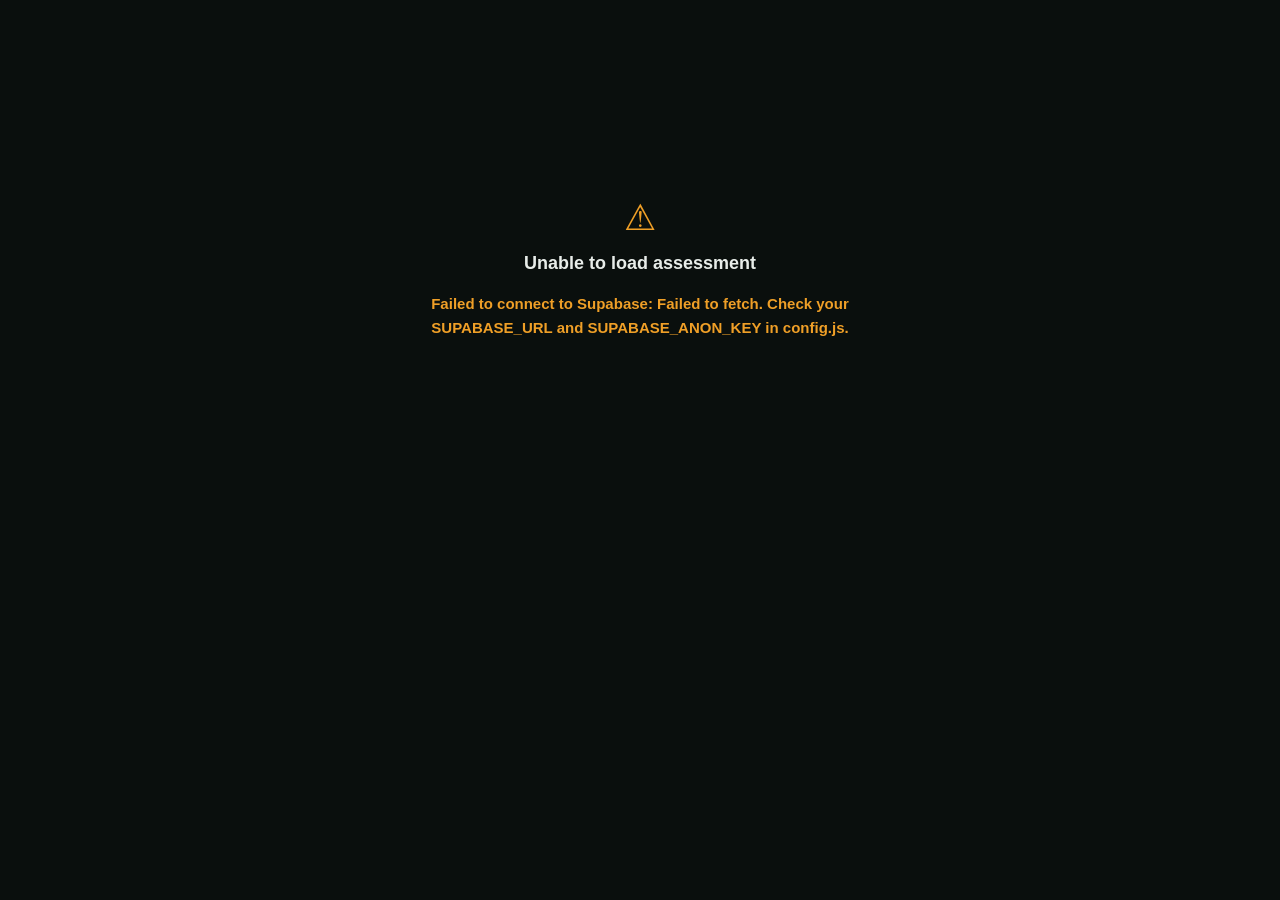
==== commit 1c0ffa94: "Remove footer credit, surface error message visibly, add console.error https://claude.ai/code/sessio" ====
--- a/index.html
+++ b/index.html
@@ -57,7 +57,7 @@
     <footer class="site-footer">
       <div class="footer-inner">
         <div class="footer-credit">
-          Water Scarcity Intelligence Project &middot; A Human-AI Collaborative Build &middot; Justin + Claude &middot; 2026
+          Water Scarcity Intelligence Project &middot; 2026
         </div>
         <div class="footer-links">
           <a href="#methodology">Methodology</a>
--- a/style.css
+++ b/style.css
@@ -33,6 +33,9 @@
 /* Reset */
 *, *::before, *::after { box-sizing: border-box; margin: 0; padding: 0; }
 html { scroll-behavior: smooth; }
+
+/* Ensure [hidden] always wins over display:flex/block rules */
+[hidden] { display: none !important; }
 body {
   background: var(--bg);
   color: var(--text);
@@ -113,10 +116,12 @@
 
 .error-body {
   font-family: var(--sans);
-  font-size: 14px;
-  color: var(--text-muted);
+  font-size: 15px;
+  color: var(--amber);
   max-width: 520px;
   line-height: 1.6;
+  text-align: center;
+  font-weight: 600;
 }
 
 /* ============================================================
